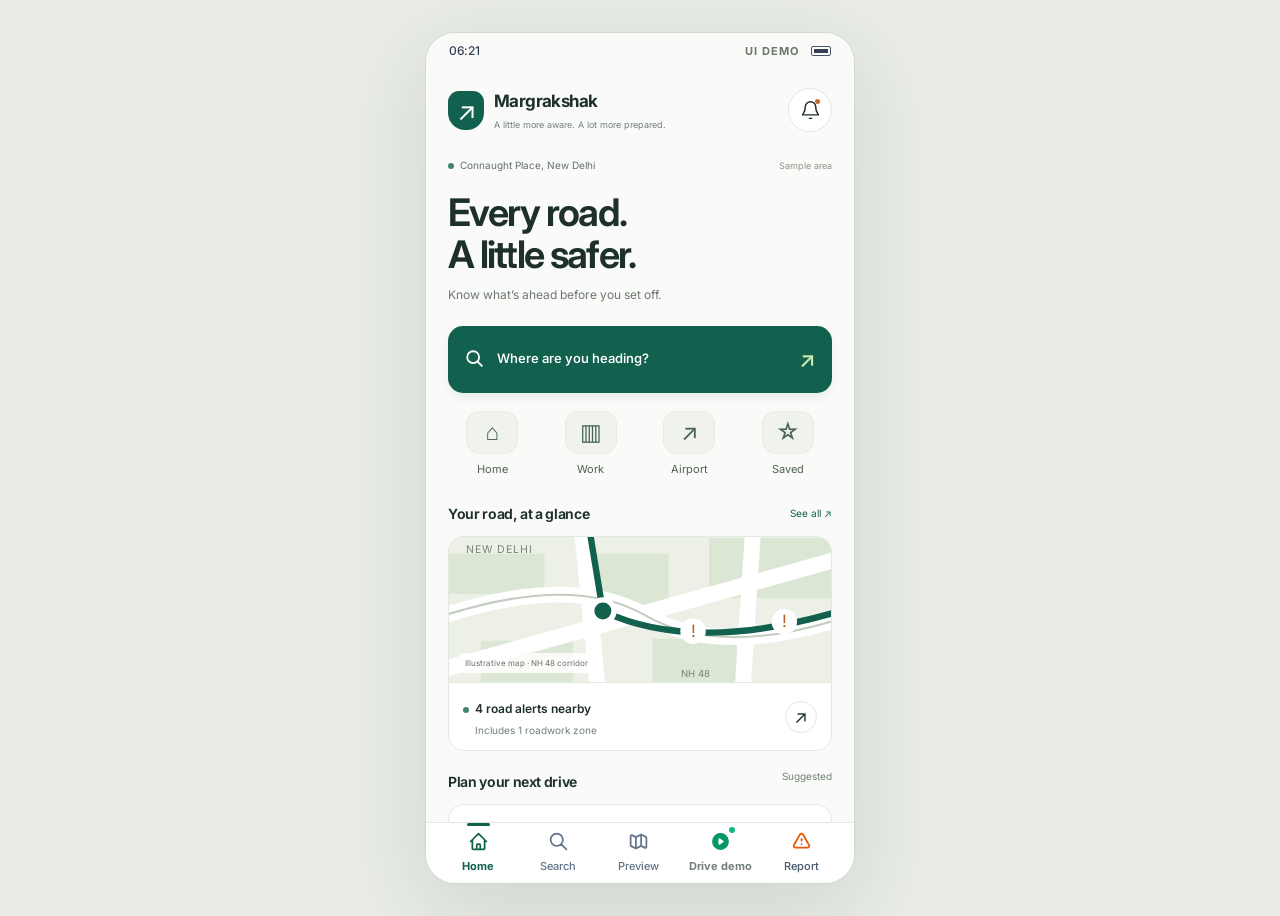
==== index.html @ c30f0970 "prepare site for netlify deployment" ====
<!DOCTYPE html>
<html lang="en">
<head>
  <meta charset="UTF-8">
  <meta name="viewport" content="width=device-width, initial-scale=1.0">
  <title>MARGRAKSHAK — Road Safety Navigation</title>
  <script src="tailwind.js"></script>
  <link rel="preconnect" href="https://fonts.googleapis.com">
  <link rel="preconnect" href="https://fonts.gstatic.com" crossorigin>
  <link href="https://fonts.googleapis.com/css2?family=Inter:wght@400;500;600;700;800&family=JetBrains+Mono:wght@500;700&display=swap" rel="stylesheet">
  <script>
    tailwind.config = {
      theme: {
        extend: {
          fontFamily: {
            sans: ['Inter', 'sans-serif'],
            mono: ['JetBrains Mono', 'monospace'],
          },
          colors: {
            brand: {
              navy: '#12614E',
              teal: '#12614E',
              slate: '#0F172A',
              muted: '#64748B',
              bg: '#F8FAFC',
              border: '#E2E8F0',
            },
            hazard: {
              amber: '#F59E0B',
              orange: '#EA580C',
              red: '#DC2626',
              green: '#16A34A',
            }
          }
        }
      }
    }
  </script>
  <link rel="stylesheet" href="polish.css">
  <style>
    /* Custom clean scrollbars & map elements */
    ::-webkit-scrollbar { width: 4px; height: 4px; }
    ::-webkit-scrollbar-track { background: transparent; }
    ::-webkit-scrollbar-thumb { background: #cbd5e1; border-radius: 4px; }
    .map-grid {
      background-color: #f1f5f9;
      background-image: 
        linear-gradient(to right, rgba(203, 213, 225, 0.4) 1px, transparent 1px),
        linear-gradient(to bottom, rgba(203, 213, 225, 0.4) 1px, transparent 1px);
      background-size: 40px 40px;
    }
    /* Pulse for live vehicle indicator */
    @keyframes subtle-beacon {
      0% { transform: scale(1); opacity: 0.6; }
      50% { transform: scale(1.6); opacity: 0; }
      100% { transform: scale(1); opacity: 0; }
    }
    .beacon-ring {
      animation: subtle-beacon 2s cubic-bezier(0, 0.2, 0.8, 1) infinite;
    }
    /* Hazard proximity alert soft flash */
    @keyframes alert-glow {
      0%, 100% { box-shadow: 0 4px 6px -1px rgba(0,0,0,0.1), 0 2px 4px -2px rgba(0,0,0,0.1); }
      50% { box-shadow: 0 0 0 3px rgba(220, 38, 38, 0.25), 0 10px 15px -3px rgba(0,0,0,0.1); }
    }
    .proximity-urgent {
      animation: alert-glow 1.2s ease-in-out infinite;
    }
    /* Screen transition smoothness */
    .view-screen {
      transition: opacity 0.15s ease-in-out;
    }
  </style>
</head>
<body class="bg-slate-900 text-brand-slate font-sans antialiased min-h-screen flex justify-center items-start sm:p-4 md:p-8 select-none">

  <!-- Mobile Device Frame Container -->
  <div class="w-full max-w-[420px] bg-slate-50 min-h-screen sm:min-h-[880px] sm:max-h-[890px] sm:rounded-[36px] shadow-2xl relative overflow-hidden flex flex-col border border-slate-800">

    <!-- Top Hardware Status Bar -->
    <header class="bg-white/95 backdrop-blur-md px-5 pt-3 pb-2 flex justify-between items-center text-xs font-semibold text-slate-700 z-50 border-b border-slate-100 flex-shrink-0">
      <span class="tracking-tight font-medium" id="status-clock">09:41</span>
      <div class="flex items-center space-x-1.5">
        <span class="px-1.5 py-0.5 text-[10px] font-mono tracking-wider font-bold rounded bg-slate-100 text-slate-600 border border-slate-200">UI DEMO</span>
        <!-- Icons -->
        <svg class="w-3.5 h-3.5 text-slate-700 inline" fill="currentColor" viewBox="0 0 24 24"><path d="M12 3c-4.97 0-9 4.03-9 9 0 2.12.74 4.07 1.97 5.61L4.35 18.25c-.39.39-.39 1.02 0 1.41.39.39 1.02.39 1.41 0l.73-.73C8.03 20.19 9.93 21 12 21c4.97 0 9-4.03 9-9s-4.03-9-9-9zm0 16c-3.87 0-7-3.13-7-7s3.13-7 7-7 7 3.13 7 7-3.13 7-7 7z"/></svg>
        <svg class="w-3.5 h-3.5 text-slate-700 inline" fill="currentColor" viewBox="0 0 24 24"><path d="M12 2C6.48 2 2 6.48 2 12s4.48 10 10 10 10-4.48 10-10S17.52 2 12 2zm-1 14H9v-2h2v2zm0-4H9V7h2v5z"/></svg>
        <div class="w-5 h-2.5 border border-slate-600 rounded-sm p-0.5 flex items-center">
          <div class="h-full bg-slate-700 rounded-2xs w-3.5"></div>
        </div>
      </div>
    </header>

    <!-- App Content Wrapper -->
    <main class="relative flex-1 overflow-hidden flex flex-col bg-brand-bg">

      <!-- ========================================== -->
      <!-- VIEW 1: HOME SCREEN                       -->
      <!-- ========================================== -->
<section id="view-home" class="view-screen flex-1 overflow-y-auto">
<div class="home-top"><div class="brand-lockup"><span class="brand-mark">↗</span><div><strong>Margrakshak</strong><small>A little more aware. A lot more prepared.</small></div></div><button class="icon-button" onclick="toggleNotificationSheet(true)" aria-label="Road notifications"><svg width="21" height="21" viewBox="0 0 24 24" fill="none" stroke="currentColor" stroke-width="1.7"><path d="M18 8a6 6 0 0 0-12 0c0 7-3 7-3 9h18c0-2-3-2-3-9M10 21h4"/></svg><i></i></button></div>
<div class="home-content"><div class="location-line"><span class="location-dot"></span> Connaught Place, New Delhi <span class="demo-tag">Sample area</span></div><h1>Every road.<br>A little safer.</h1><p class="intro">Know what’s ahead before you set off.</p>
<button class="destination-search" onclick="switchView('search')"><svg width="22" height="22" fill="none" stroke="currentColor" stroke-width="2" viewBox="0 0 24 24"><circle cx="10" cy="10" r="6.5"/><path d="m15 15 5 5"/></svg><span>Where are you heading?</span><span class="search-arrow">↗</span></button>
<div class="quick-places"><button onclick="selectQuickDestination('Connaught Place, New Delhi')"><span>⌂</span>Home</button><button onclick="selectQuickDestination('Gurugram Cyber City')"><span>▥</span>Work</button><button onclick="selectQuickDestination('IGI Airport Terminal 3')"><span>↗</span>Airport</button><button onclick="openSavedRoutesModal()"><span>☆</span>Saved</button></div>
<div class="section-title"><h2>Your road, at a glance</h2><button onclick="toggleWhatsAheadSheet(true)">See all ↗</button></div>
<div class="area-map" role="img" aria-label="Illustrative Delhi road map with three sample road alerts"><svg viewBox="0 0 360 155" preserveAspectRatio="xMidYMid slice"><rect width="360" height="155" fill="#edf0e7"/><path d="M0 25h90v38H0zm135 0h72v55h-72zm110-15h115v57H245zM30 107h87v48H30zm162-2h79v50h-79z" fill="#dce6d5"/><path d="M-30 92Q110 40 185 83T390 79M123-20L143 180M288-20L275 180M-10 135L370 29" stroke="#fff" stroke-width="15" fill="none"/><path d="M-30 92Q110 40 185 83T390 79" stroke="#c4cec0" stroke-width="2" fill="none"/><path d="M132 0L145 79Q230 119 365 80" stroke="#12614e" stroke-width="6" fill="none"/><text x="16" y="24" fill="#7b8675" font-size="10" letter-spacing="1">NEW DELHI</text><text x="219" y="141" fill="#7b8675" font-size="9">NH 48</text><circle cx="145" cy="79" r="13" fill="#fff"/><circle cx="145" cy="79" r="8" fill="#12614e"/><circle cx="230" cy="98" r="12" fill="#fff"/><text x="230" y="103" text-anchor="middle" fill="#b36220" font-size="16">!</text><circle cx="316" cy="89" r="12" fill="#fff"/><text x="316" y="94" text-anchor="middle" fill="#b36220" font-size="16">!</text></svg><span class="map-caption">Illustrative map · NH 48 corridor</span></div>
<div class="road-overview"><div><span class="status-dot"></span><strong>4 road alerts nearby</strong><small>Includes 1 roadwork zone</small></div><button class="circle-arrow" onclick="toggleWhatsAheadSheet(true)" aria-label="View nearby road alerts">↗</button></div>
<div class="section-title"><h2>Plan your next drive</h2><span>Suggested</span></div>
<button class="featured-route" onclick="selectDestination('Gurugram Cyber City','24.6 km','42 min',82,4,1)"><div class="route-heading"><span class="route-symbol">↗</span><div><strong>Gurugram Cyber City</strong><small>via NH 48 · 24.6 km</small></div><span class="route-time">42<small>min</small></span></div><div class="route-bottom"><span><i></i>Fewer reported hazards</span><span>View route →</span></div></button>
<div class="safety-note"><span>◈</span><div><strong>Better roads start with us.</strong><p>Spotted a hazard? Report it once safely parked.</p></div><button onclick="openReportHazardModal()" aria-label="Report a road hazard">＋</button></div><p class="demo-note">Interactive prototype · Sample routes and alerts</p></div></section>
      <section id="view-search" class="view-screen hidden flex-1 flex flex-col bg-white overflow-y-auto">
        <!-- Search Header Bar -->
        <div class="p-4 border-b border-brand-border bg-slate-50/80 sticky top-0 z-20">
          <div class="flex items-center space-x-2">
            <button onclick="switchView('home')" class="p-2 rounded-lg text-slate-600 hover:bg-slate-200">
              <svg class="w-5 h-5" fill="none" stroke="currentColor" stroke-width="2.2" viewBox="0 0 24 24"><path stroke-linecap="round" stroke-linejoin="round" d="M15 19l-7-7 7-7"/></svg>
            </button>
            <div class="relative flex-1">
              <input id="destination-input" type="text" value="Gurugram Cyber City" placeholder="Search destination in India..." class="w-full pl-9 pr-8 py-2.5 bg-white border border-slate-300 rounded-lg text-sm font-medium text-slate-800 focus:outline-none focus:border-brand-navy shadow-2xs">
              <svg class="w-4 h-4 text-slate-400 absolute left-3 top-3.5" fill="none" stroke="currentColor" stroke-width="2" viewBox="0 0 24 24"><path stroke-linecap="round" stroke-linejoin="round" d="M21 21l-6-6m2-5a7 7 0 11-14 0 7 7 0 0114 0z"/></svg>
              <button onclick="clearSearchInput()" class="absolute right-2.5 top-3 text-slate-400 hover:text-slate-600">
                <svg class="w-4 h-4" fill="currentColor" viewBox="0 0 20 20"><path fill-rule="evenodd" d="M10 18a8 8 0 100-16 8 8 0 000 16zM8.707 7.293a1 1 0 00-1.414 1.414L8.586 10l-1.293 1.293a1 1 0 101.414 1.414L10 11.414l1.293 1.293a1 1 0 001.414-1.414L11.414 10l1.293-1.293a1 1 0 00-1.414-1.414L10 8.586 8.707 7.293z" clip-rule="evenodd"/></svg>
              </button>
            </div>
          </div>
          
          <div class="flex items-center space-x-2 mt-3 px-1 text-xs text-slate-500">
            <span class="inline-block w-2 h-2 rounded-full bg-teal-600"></span>
            <span>Origin: <strong>Connaught Place, New Delhi</strong></span>
          </div>
        </div>

        <div class="p-4 space-y-4">
          <!-- Recent Searches List -->
          <div>
            <div class="text-[11px] font-bold uppercase tracking-wider text-slate-500 mb-2">Recent Destinations</div>
            <div class="space-y-1.5">
              <div onclick="selectDestination('Gurugram Cyber City', '24.6 km', '42 min', 82, 4, 1)" class="p-3 rounded-lg border border-slate-200 hover:border-brand-navy cursor-pointer flex items-center justify-between bg-slate-50/50 hover:bg-slate-50 transition-all">
                <div class="flex items-center space-x-3">
                  <div class="w-8 h-8 rounded bg-blue-50 text-brand-navy flex items-center justify-center">
                    <svg class="w-4 h-4" fill="none" stroke="currentColor" stroke-width="2" viewBox="0 0 24 24"><path stroke-linecap="round" stroke-linejoin="round" d="M17.657 16.657L13.414 20.9a1.998 1.998 0 01-2.827 0l-4.244-4.243a8 8 0 1111.314 0z"/><path stroke-linecap="round" stroke-linejoin="round" d="M15 11a3 3 0 11-6 0 3 3 0 016 0z"/></svg>
                  </div>
                  <div>
                    <h3 class="text-sm font-bold text-slate-800">Gurugram Cyber City</h3>
                    <p class="text-xs text-slate-500">NH-48 via Shankar Chowk • Haryana</p>
                  </div>
                </div>
                <div class="text-right">
                  <span class="text-xs font-bold text-slate-700 block">24.6 km</span>
                  <span class="text-[11px] text-emerald-700 font-semibold">Score 82</span>
                </div>
              </div>

              <div onclick="selectDestination('Indira Gandhi Int\'l Airport (T3)', '14.8 km', '26 min', 91, 1, 0)" class="p-3 rounded-lg border border-slate-200 hover:border-brand-navy cursor-pointer flex items-center justify-between bg-slate-50/50 hover:bg-slate-50 transition-all">
                <div class="flex items-center space-x-3">
                  <div class="w-8 h-8 rounded bg-blue-50 text-brand-navy flex items-center justify-center">
                    <svg class="w-4 h-4" fill="none" stroke="currentColor" stroke-width="2" viewBox="0 0 24 24"><path stroke-linecap="round" stroke-linejoin="round" d="M12 19l9 2-9-18-9 18 9-2zm0 0v-8"/></svg>
                  </div>
                  <div>
                    <h3 class="text-sm font-bold text-slate-800">IGI Airport Terminal 3</h3>
                    <p class="text-xs text-slate-500">Ullany Bridge Express Route • New Delhi</p>
                  </div>
                </div>
                <div class="text-right">
                  <span class="text-xs font-bold text-slate-700 block">14.8 km</span>
                  <span class="text-[11px] text-emerald-700 font-semibold">Score 91</span>
                </div>
              </div>

              <div onclick="selectDestination('Noida Sector 62', '21.5 km', '38 min', 76, 5, 2)" class="p-3 rounded-lg border border-slate-200 hover:border-brand-navy cursor-pointer flex items-center justify-between bg-slate-50/50 hover:bg-slate-50 transition-all">
                <div class="flex items-center space-x-3">
                  <div class="w-8 h-8 rounded bg-blue-50 text-brand-navy flex items-center justify-center">
                    <svg class="w-4 h-4" fill="none" stroke="currentColor" stroke-width="2" viewBox="0 0 24 24"><path stroke-linecap="round" stroke-linejoin="round" d="M19 21V5a2 2 0 00-2-2H7a2 2 0 00-2 2v16"/></svg>
                  </div>
                  <div>
                    <h3 class="text-sm font-bold text-slate-800">Noida Sector 62</h3>
                    <p class="text-xs text-slate-500">Delhi-Meerut Expy • Uttar Pradesh</p>
                  </div>
                </div>
                <div class="text-right">
                  <span class="text-xs font-bold text-slate-700 block">21.5 km</span>
                  <span class="text-[11px] text-amber-700 font-semibold">Score 76</span>
                </div>
              </div>
            </div>
          </div>

          <!-- Suggested Route Options with Safety Metrics -->
          <div>
            <div class="text-[11px] font-bold uppercase tracking-wider text-slate-500 mb-2">Evaluated Route Options</div>
            
            <div class="border-2 border-brand-navy rounded-xl p-3.5 bg-blue-50/40 relative cursor-pointer" onclick="goToRoutePreview('safe')">
              <span class="absolute -top-2.5 right-3 bg-brand-navy text-white text-[10px] uppercase font-bold tracking-wider px-2 py-0.5 rounded shadow-xs">Recommended: Safest</span>
              <div class="flex justify-between items-start">
                <div>
                  <h4 class="text-sm font-bold text-slate-900">via NH-48 Express Corridor</h4>
                  <p class="text-xs text-slate-600 mt-0.5">Smooth asphalt, monitored speed breakers</p>
                </div>
                <div class="text-right">
                  <span class="text-base font-bold text-brand-navy">42 min</span>
                  <span class="text-xs text-slate-500 block">24.6 km</span>
                </div>
              </div>

              <!-- Indicators pill row -->
              <div class="grid grid-cols-3 gap-2 mt-3 pt-3 border-t border-blue-200/60 text-center">
                <div class="bg-white rounded p-1.5 border border-blue-100">
                  <span class="text-[10px] text-slate-500 block">Safety Score</span>
                  <span class="text-xs font-bold text-emerald-700">82 / 100</span>
                </div>
                <div class="bg-white rounded p-1.5 border border-blue-100">
                  <span class="text-[10px] text-slate-500 block">Hazards</span>
                  <span class="text-xs font-bold text-amber-700">4 Ahead</span>
                </div>
                <div class="bg-white rounded p-1.5 border border-blue-100">
                  <span class="text-[10px] text-slate-500 block">Roadworks</span>
                  <span class="text-xs font-bold text-slate-700">1 Zone</span>
                </div>
              </div>
            </div>

            <!-- Alternative 2: Faster but rougher -->
            <div class="mt-2.5 border border-slate-200 rounded-xl p-3 bg-white hover:border-slate-300 cursor-pointer" onclick="goToRoutePreview('fast')">
              <div class="flex justify-between items-start">
                <div>
                  <h4 class="text-sm font-bold text-slate-800">via Mehrauli-Gurgaon Rd</h4>
                  <p class="text-xs text-slate-500 mt-0.5">3 min faster • High congestion & rough patches</p>
                </div>
                <div class="text-right">
                  <span class="text-base font-bold text-slate-800">39 min</span>
                  <span class="text-xs text-slate-500 block">22.8 km</span>
                </div>
              </div>
              <div class="flex items-center gap-3 mt-2 text-xs">
                <span class="text-amber-800 bg-amber-100 px-2 py-0.5 rounded font-medium">Score: 68/100</span>
                <span class="text-slate-600">8 Hazards (potholes + unmarked breakers)</span>
              </div>
            </div>
          </div>
        </div>
      </section>

      <!-- ========================================== -->
      <!-- VIEW 3: ROUTE PREVIEW SCREEN              -->
      <!-- ========================================== -->
      <section id="view-preview" class="view-screen hidden flex-1 flex flex-col relative overflow-hidden">
        <!-- Interactive Realistic Map Area -->
        <div class="relative flex-1 map-grid overflow-hidden">
          
          <!-- Back button float -->
          <div class="absolute top-4 left-4 z-20">
            <button onclick="switchView('search')" class="bg-white text-slate-700 p-2.5 rounded-xl shadow-md border border-slate-200 flex items-center gap-1.5 text-xs font-bold hover:bg-slate-50">
              <svg class="w-4 h-4" fill="none" stroke="currentColor" stroke-width="2.5" viewBox="0 0 24 24"><path stroke-linecap="round" stroke-linejoin="round" d="M15 19l-7-7 7-7"/></svg>
              <span>Back</span>
            </button>
          </div>

          <!-- Floating Map Mode Controls -->
          <div class="absolute top-4 right-4 z-20 flex flex-col space-y-2">
            <button onclick="toggleMapLayersModal()" title="Map Layers" class="w-9 h-9 bg-white text-slate-700 rounded-lg shadow-md border border-slate-200 flex items-center justify-center hover:bg-slate-50">
              <svg class="w-4 h-4" fill="none" stroke="currentColor" stroke-width="2" viewBox="0 0 24 24"><path stroke-linecap="round" stroke-linejoin="round" d="M19 11H5m14 0a2 2 0 012 2v6a2 2 0 01-2 2H5a2 2 0 01-2-2v-6a2 2 0 012-2m14 0V9a2 2 0 00-2-2M5 11V9a2 2 0 012-2m0 0V5a2 2 0 012-2h6a2 2 0 012 2v2M7 7h10"/></svg>
            </button>
            <button onclick="triggerMapZoom('in')" title="Zoom In" class="w-9 h-9 bg-white text-slate-700 rounded-lg shadow-md border border-slate-200 flex items-center justify-center font-bold text-base hover:bg-slate-50">+</button>
            <button onclick="triggerMapZoom('out')" title="Zoom Out" class="w-9 h-9 bg-white text-slate-700 rounded-lg shadow-md border border-slate-200 flex items-center justify-center font-bold text-base hover:bg-slate-50">−</button>
          </div>

          <!-- Realistic Vector Road Network Overlay (SVG) -->
          <svg class="absolute inset-0 w-full h-full pointer-events-none" viewBox="0 0 400 480">
            <defs>
              <linearGradient id="safeRouteGrad" x1="0%" y1="0%" x2="100%" y2="100%">
                <stop offset="0%" stop-color="#1E3A8A"/>
                <stop offset="100%" stop-color="#0D9488"/>
              </linearGradient>
            </defs>

            <!-- Base Secondary Roads -->
            <path d="M 50 40 Q 90 120 110 240 T 80 440" fill="none" stroke="#cbd5e1" stroke-width="5" stroke-linecap="round"/>
            <path d="M 280 20 Q 320 180 340 320 T 360 460" fill="none" stroke="#cbd5e1" stroke-width="4" stroke-linecap="round"/>
            <path d="M 30 180 Q 200 160 380 190" fill="none" stroke="#cbd5e1" stroke-width="6" stroke-linecap="round"/>
            <path d="M 10 320 Q 180 300 390 350" fill="none" stroke="#cbd5e1" stroke-width="5" stroke-linecap="round"/>

            <!-- Alternative Route Path (Grey-Dashed) -->
            <path id="alt-route-path" d="M 70 80 Q 180 90 240 180 T 310 390" fill="none" stroke="#94a3b8" stroke-width="5" stroke-dasharray="6,4" stroke-linecap="round"/>

            <!-- Main Recommended Safe Route Path (NH-48) -->
            <path id="main-route-path" d="M 70 80 Q 120 140 160 210 T 210 310 T 260 410" fill="none" stroke="#1E3A8A" stroke-width="7" stroke-linecap="round"/>
            <path d="M 70 80 Q 120 140 160 210 T 210 310 T 260 410" fill="none" stroke="#38bdf8" stroke-width="3" stroke-linecap="round"/>
          </svg>

          <!-- Road Name Labels on Map -->
          <div class="absolute top-[88px] left-[100px] text-[10px] font-mono text-slate-500 bg-white/80 px-1 py-0.5 rounded border border-slate-200">Connaught Outer Cir</div>
          <div class="absolute top-[205px] left-[175px] text-[10px] font-bold text-brand-navy bg-white/90 px-1.5 py-0.5 rounded border border-blue-200 shadow-2xs">NH-48 (Safe Corridor)</div>
          <div class="absolute top-[345px] left-[190px] text-[10px] font-mono text-slate-500 bg-white/80 px-1 py-0.5 rounded border border-slate-200">Shankar Chowk Junction</div>

          <!-- Origin Pin (Current Location) -->
          <div class="absolute top-[68px] left-[58px] z-10 flex flex-col items-center">
            <div class="w-6 h-6 rounded-full bg-blue-600 border-2 border-white shadow-md flex items-center justify-center text-white">
              <div class="w-2 h-2 rounded-full bg-white"></div>
            </div>
            <span class="text-[10px] font-bold bg-white text-slate-800 px-1 rounded shadow-xs mt-0.5">Start</span>
          </div>

          <!-- Destination Pin -->
          <div class="absolute top-[398px] left-[248px] z-10 flex flex-col items-center">
            <div class="w-6 h-6 rounded-full bg-teal-600 border-2 border-white shadow-md flex items-center justify-center text-white">
              <svg class="w-3.5 h-3.5" fill="currentColor" viewBox="0 0 20 20"><path fill-rule="evenodd" d="M5.05 4.05a7 7 0 119.9 9.9L10 18.9l-4.95-4.95a7 7 0 010-9.9zM10 11a2 2 0 100-4 2 2 0 000 4z" clip-rule="evenodd"/></svg>
            </div>
            <span class="text-[10px] font-bold bg-white text-slate-800 px-1 rounded shadow-xs mt-0.5">Gurugram</span>
          </div>

          <!-- Map Hazard Markers (Interactive bottom sheet triggers) -->
          <!-- Marker 1: Large Speed Breaker (NH-48) -->
          <div onclick="openHazardBottomSheet('Large Speed Breaker', 'High Risk', '150 m ahead', 'NH-48 Near Mahipalpur Flyover', 'Today (25 min ago)', 142, 'Slow down to 25 km/h')" 
               class="absolute top-[135px] left-[110px] z-10 cursor-pointer transform -translate-x-1/2 -translate-y-1/2 group">
            <div class="w-6 h-6 rounded-full bg-hazard-orange text-white flex items-center justify-center border-2 border-white shadow-md group-hover:scale-110 transition-transform">
              <span class="text-[11px] font-black">⚠</span>
            </div>
            <div class="absolute -bottom-4 left-1/2 transform -translate-x-1/2 whitespace-nowrap bg-slate-900 text-white text-[9px] font-bold px-1 rounded opacity-90">Breaker</div>
          </div>

          <!-- Marker 2: Pothole -->
          <div onclick="openHazardBottomSheet('Deep Pothole', 'Medium Risk', '650 m ahead', 'NH-48 Middle Lane', 'Today', 88, 'Shift to right lane carefully')"
               class="absolute top-[185px] left-[142px] z-10 cursor-pointer transform -translate-x-1/2 -translate-y-1/2 group">
            <div class="w-5 h-5 rounded-full bg-hazard-amber text-white flex items-center justify-center border-2 border-white shadow-md group-hover:scale-110 transition-transform">
              <span class="text-[10px] font-bold">◉</span>
            </div>
          </div>

          <!-- Marker 3: Road Construction -->
          <div onclick="openHazardBottomSheet('Road Construction', 'Medium Risk', '1.2 km ahead', 'NH-48 Left Lane Expansion', 'Yesterday', 214, 'Keep right lane')"
               class="absolute top-[260px] left-[185px] z-10 cursor-pointer transform -translate-x-1/2 -translate-y-1/2 group">
            <div class="w-5 h-5 rounded-full bg-amber-600 text-white flex items-center justify-center border-2 border-white shadow-md group-hover:scale-110 transition-transform">
              <span class="text-[10px] font-bold">▥</span>
            </div>
          </div>

          <!-- Marker 4: Lane Diversion -->
          <div onclick="openHazardBottomSheet('Lane Diversion', 'Notice', '2.1 km ahead', 'Near IFFCO Chowk', 'Today', 76, 'Follow temporary cones')"
               class="absolute top-[320px] left-[215px] z-10 cursor-pointer transform -translate-x-1/2 -translate-y-1/2 group">
            <div class="w-5 h-5 rounded-full bg-blue-600 text-white flex items-center justify-center border-2 border-white shadow-md group-hover:scale-110 transition-transform">
              <span class="text-[10px] font-bold">↪</span>
            </div>
          </div>
        </div>

        <!-- Bottom Route Information Panel (Screen 3 Spec) -->
        <div class="bg-white rounded-t-2xl border-t border-slate-200 shadow-xl p-4 z-30 space-y-3">
          <div class="flex items-center justify-between">
            <div class="flex items-center space-x-2">
              <span class="px-2 py-0.5 rounded bg-emerald-100 text-emerald-800 text-[11px] font-bold uppercase tracking-wider">Safe Route Active</span>
              <span class="text-xs text-slate-500 font-medium">via NH-48</span>
            </div>
            <div class="text-right">
              <span class="text-xs text-slate-500">Road Safety Score</span>
              <span class="text-xs font-bold font-mono text-emerald-700 bg-emerald-50 px-1.5 py-0.5 rounded border border-emerald-200 ml-1">82 / 100</span>
            </div>
          </div>

          <div class="flex items-baseline justify-between py-1 border-b border-slate-100">
            <div class="flex items-baseline space-x-2">
              <span class="text-2xl font-bold font-mono text-slate-900">42</span>
              <span class="text-xs font-semibold text-slate-500">min</span>
              <span class="text-slate-300">•</span>
              <span class="text-sm font-semibold text-slate-700">24.6 km</span>
              <span class="text-slate-300">•</span>
              <span class="text-xs text-emerald-600 font-medium">Smooth traffic</span>
            </div>
            <button onclick="toggleRouteHazardsBreakdown()" class="text-xs text-brand-navy font-semibold hover:underline">
              View Route Details
            </button>
          </div>

          <!-- Hazards along this route badge list -->
          <div class="bg-slate-50 rounded-lg p-2.5 border border-slate-100">
            <div class="text-[11px] font-bold uppercase tracking-wider text-slate-600 mb-1.5">Verified Along This Route:</div>
            <div class="flex flex-wrap gap-1.5 text-xs">
              <span class="px-2 py-0.5 rounded bg-orange-100 text-orange-900 border border-orange-200 text-[11px] font-medium flex items-center gap-1">
                <span>⚠</span> 2 Speed Breakers
              </span>
              <span class="px-2 py-0.5 rounded bg-amber-100 text-amber-900 border border-amber-200 text-[11px] font-medium flex items-center gap-1">
                <span>◉</span> 1 Pothole
              </span>
              <span class="px-2 py-0.5 rounded bg-yellow-100 text-yellow-900 border border-yellow-200 text-[11px] font-medium flex items-center gap-1">
                <span>▥</span> 1 Construction
              </span>
              <span class="px-2 py-0.5 rounded bg-blue-100 text-blue-900 border border-blue-200 text-[11px] font-medium flex items-center gap-1">
                <span>↪</span> 1 Diversion
              </span>
            </div>
          </div>

          <!-- Action buttons -->
          <div class="grid grid-cols-2 gap-2 pt-1">
            <button onclick="switchView('search')" class="py-3 px-3 bg-slate-100 hover:bg-slate-200 text-slate-700 rounded-xl font-semibold text-xs transition-all">
              Change Route
            </button>
            <button onclick="launchActiveNavigation()" class="py-3 px-3 bg-brand-navy hover:bg-blue-900 text-white rounded-xl font-bold text-xs flex items-center justify-center space-x-1.5 shadow-md active:scale-98 transition-all">
              <svg class="w-4 h-4 text-teal-400" fill="currentColor" viewBox="0 0 20 20"><path fill-rule="evenodd" d="M10 18a8 8 0 100-16 8 8 0 000 16zM9.555 7.168A1 1 0 008 8v4a1 1 0 001.555.832l3-2a1 1 0 000-1.664l-3-2z" clip-rule="evenodd"/></svg>
              <span>Start Safe Navigation</span>
            </button>
          </div>
        </div>
      </section>

      <!-- ========================================== -->
      <!-- VIEW 4: ACTIVE NAVIGATION (THE CORE SCREEN)-->
      <!-- ========================================== -->
      <section id="view-active-nav" class="view-screen hidden flex-1 flex flex-col relative overflow-hidden bg-slate-100">
        
        <!-- ========================================== -->
        <!-- TOP: NEXT HAZARD HUD CARD (1-SECOND READ)  -->
        <!-- ========================================== -->
        <div class="absolute top-2 inset-x-3 z-40">
          
          <!-- Next Hazard Card Container -->
          <div id="hud-hazard-card" class="bg-white rounded-xl border border-slate-200 shadow-xl overflow-hidden transition-all duration-300">
            
            <!-- Alert Header Banner -->
            <div id="hud-banner" class="bg-hazard-orange text-white px-3 py-1 flex items-center justify-between text-xs font-bold tracking-wider">
              <div class="flex items-center space-x-1.5">
                <span id="hud-icon" class="text-sm">⚠</span>
                <span id="hud-badge-title">NEXT HAZARD</span>
              </div>
              <span id="hud-urgency-badge" class="bg-black/20 text-[10px] uppercase font-mono px-1.5 py-0.5 rounded">High Severity</span>
            </div>

            <!-- Card Content Body -->
            <div class="p-3">
              <div class="flex items-center justify-between">
                
                <div class="space-y-0.5">
                  <h2 id="hud-hazard-name" class="text-base font-extrabold text-slate-900 tracking-tight">Large Speed Breaker</h2>
                  <div class="flex items-center space-x-2">
                    <span id="hud-action" class="text-xs font-bold text-hazard-orange uppercase tracking-wide bg-orange-50 px-1.5 py-0.5 rounded border border-orange-200">
                      Slow down
                    </span>
                    <span class="text-xs text-slate-500 font-medium">NH-48 • Lane 2</span>
                  </div>
                </div>

                <!-- Distance Meter with Prominent Typography -->
                <div class="text-right pl-3 border-l border-slate-200">
                  <div id="hud-distance-val" class="text-2xl font-black font-mono tracking-tight text-slate-900">150</div>
                  <div id="hud-distance-unit" class="text-[11px] font-bold text-slate-500 uppercase">m ahead</div>
                </div>

              </div>

              <!-- Quick Next Hazard Teaser bar -->
              <div id="hud-following-teaser" class="mt-2.5 pt-2 border-t border-slate-100 flex items-center justify-between text-[11px] text-slate-500">
                <span class="flex items-center gap-1 text-slate-700">
                  <span class="text-slate-400">Then:</span>
                  <span class="font-semibold" id="hud-following-text">◉ Pothole (650 m ahead)</span>
                </span>
                <button onclick="toggleWhatsAheadSheet(true)" class="text-brand-navy font-semibold text-[11px] hover:underline">
                  What's Ahead (4)
                </button>
              </div>
            </div>
          </div>

          <!-- Hazard Passed Toast Notification (Transitions dynamically) -->
          <div id="hud-passed-toast" class="hidden mt-2 bg-emerald-600 text-white rounded-lg px-3 py-2 shadow-lg flex items-center justify-between text-xs font-semibold">
            <div class="flex items-center space-x-2">
              <span class="w-5 h-5 rounded-full bg-white/20 flex items-center justify-center font-bold">✓</span>
              <span>Hazard passed: <strong id="hud-passed-name">Large Speed Breaker</strong></span>
            </div>
            <span class="text-[10px] font-mono text-emerald-100">Confirmed</span>
          </div>

          <!-- Voice Navigation Alert Bubble (Spec requirement) -->
          <div id="voice-alert-bubble" class="mt-1.5 bg-slate-900/90 backdrop-blur-md text-white px-3 py-1.5 rounded-lg shadow-md flex items-center justify-between text-[11px]">
            <div class="flex items-center space-x-2">
              <span class="text-teal-400">♪</span>
              <span id="voice-alert-text" class="font-medium text-slate-200">“Large speed breaker ahead in 150 meters. Slow down.”</span>
            </div>
            <button onclick="dismissVoiceAlert()" class="text-slate-400 hover:text-white text-xs">✕</button>
          </div>
        </div>

        <!-- ========================================== -->
        <!-- ACTIVE NAVIGATION MAP CANVAS               -->
        <!-- ========================================== -->
        <div class="relative flex-1 map-grid overflow-hidden">
          
          <!-- Realistic Moving Map SVG Track -->
          <svg class="absolute inset-0 w-full h-full" viewBox="0 0 400 600">
            <!-- Road surface with road borders -->
            <path d="M 200 -50 L 200 650" fill="none" stroke="#cbd5e1" stroke-width="44"/>
            <path d="M 200 -50 L 200 650" fill="none" stroke="#f8fafc" stroke-width="36"/>
            <!-- Lane dividers -->
            <path d="M 200 -50 L 200 650" fill="none" stroke="#94a3b8" stroke-width="2" stroke-dasharray="16,16"/>
            
            <!-- Active Route Guidance Line -->
            <path id="active-route-line" d="M 200 120 L 200 520" fill="none" stroke="#1E3A8A" stroke-width="8" stroke-linecap="round"/>
            <path d="M 200 120 L 200 520" fill="none" stroke="#38bdf8" stroke-width="4" stroke-linecap="round"/>

            <!-- Hazard Marker 1 on Active Road (Interactive) -->
            <g id="active-marker-1" transform="translate(200, 310)" class="cursor-pointer" onclick="openHazardBottomSheet('Large Speed Breaker', 'High Risk', '150 m ahead', 'NH-48', 'Today', 142, 'Slow down')">
              <circle r="14" fill="#EA580C" stroke="#ffffff" stroke-width="3"/>
              <text y="4" text-anchor="middle" fill="#ffffff" font-size="12" font-weight="bold">⚠</text>
            </g>

            <!-- Hazard Marker 2 on Road (Further ahead) -->
            <g id="active-marker-2" transform="translate(190, 160)" class="cursor-pointer" onclick="openHazardBottomSheet('Pothole', 'Medium Risk', '650 m ahead', 'NH-48', 'Today', 88, 'Drive carefully')">
              <circle r="12" fill="#F59E0B" stroke="#ffffff" stroke-width="2.5"/>
              <text y="4" text-anchor="middle" fill="#ffffff" font-size="10" font-weight="bold">◉</text>
            </g>
          </svg>

          <!-- Current Vehicle Arrow (Navigation Indicator with pulse) -->
          <div id="vehicle-arrow-container" class="absolute top-[430px] left-[200px] transform -translate-x-1/2 -translate-y-1/2 z-20 transition-all duration-700">
            <!-- Beacon circle -->
            <div class="absolute -inset-3 rounded-full bg-blue-500/20 beacon-ring pointer-events-none"></div>
            <!-- Car Pointer -->
            <div class="w-8 h-8 rounded-full bg-brand-navy border-2 border-white shadow-lg flex items-center justify-center text-white">
              <svg class="w-4 h-4 text-teal-300 transform -rotate-45" fill="currentColor" viewBox="0 0 20 20">
                <path d="M10.894 2.553a1 1 0 00-1.788 0l-7 14a1 1 0 001.169 1.409l5-1.429A1 1 0 009 15.571V11a1 1 0 112 0v4.571a1 1 0 00.725.962l5 1.428a1 1 0 001.17-1.408l-7-14z"/>
              </svg>
            </div>
          </div>

          <!-- Speed Limit & Current Speed Widget (Left Floating) -->
          <div class="absolute left-3 bottom-28 z-30 flex flex-col space-y-2">
            <!-- Current Speed Box -->
            <div id="speed-meter-box" class="bg-white/95 backdrop-blur-md rounded-xl p-2.5 shadow-md border border-slate-200 text-center min-w-[70px]">
              <div class="text-[9px] font-bold text-slate-500 uppercase tracking-wider">Speed</div>
              <div id="current-speed-val" class="text-xl font-black font-mono text-slate-900 leading-none my-0.5">62</div>
              <div class="text-[9px] font-mono text-slate-500">km/h</div>
              <div id="speed-status-badge" class="mt-1 text-[8px] font-bold px-1 py-0.5 rounded bg-emerald-100 text-emerald-800">
                Normal
              </div>
            </div>

            <!-- Speed Limit Sign (Standard Indian Circular Sign) -->
            <div class="w-11 h-11 rounded-full bg-white border-[3px] border-red-600 shadow-md flex flex-col items-center justify-center self-center">
              <span class="text-[8px] font-bold text-slate-500 leading-tight">LIMIT</span>
              <span class="text-xs font-black font-mono text-slate-900 leading-none">60</span>
            </div>
          </div>

          <!-- Right Floating Controls (Location recenter, mute, layer, report) -->
          <div class="absolute right-3 bottom-28 z-30 flex flex-col space-y-2">
            <button onclick="recenterVehicle()" title="Recenter Location" class="w-10 h-10 bg-white text-slate-700 rounded-xl shadow-md border border-slate-200 flex items-center justify-center hover:bg-slate-50">
              <svg class="w-5 h-5 text-brand-navy" fill="none" stroke="currentColor" stroke-width="2.2" viewBox="0 0 24 24"><polygon points="3 11 22 2 13 21 11 13 3 11"/></svg>
            </button>
            <button onclick="toggleAudioMute()" id="mute-nav-btn" title="Mute/Unmute Voice" class="w-10 h-10 bg-white text-slate-700 rounded-xl shadow-md border border-slate-200 flex items-center justify-center hover:bg-slate-50">
              <span id="mute-icon" class="text-sm">♪</span>
            </button>
            <button onclick="openReportHazardModal()" title="Report Road Hazard" class="w-10 h-10 bg-hazard-orange text-white rounded-xl shadow-md border border-orange-600 flex items-center justify-center hover:bg-orange-600">
              <span class="text-base font-bold">+</span>
            </button>
          </div>

          <!-- Simulation Interactive Steps Control Floating Bar -->
          <div class="absolute bottom-2 inset-x-3 z-30 bg-slate-900/90 backdrop-blur-md rounded-xl p-2 text-white border border-slate-700 flex items-center justify-between shadow-lg">
            <div class="text-[10px] flex items-center gap-1.5">
              <span class="w-2 h-2 rounded-full bg-teal-400 animate-ping"></span>
              <span class="font-mono text-slate-300">DEMO SIMULATOR:</span>
            </div>
            
            <div class="flex items-center space-x-1">
              <button onclick="setSimState(0)" id="sim-btn-0" class="px-2 py-1 rounded text-[10px] font-bold bg-teal-600 text-white">150m</button>
              <button onclick="setSimState(1)" id="sim-btn-1" class="px-2 py-1 rounded text-[10px] font-bold bg-slate-800 text-slate-300 hover:bg-slate-700">100m</button>
              <button onclick="setSimState(2)" id="sim-btn-2" class="px-2 py-1 rounded text-[10px] font-bold bg-slate-800 text-slate-300 hover:bg-slate-700">50m</button>
              <button onclick="setSimState(3)" id="sim-btn-3" class="px-2 py-1 rounded text-[10px] font-bold bg-slate-800 text-slate-300 hover:bg-slate-700">20m</button>
              <button onclick="triggerPassedAndNext()" id="sim-btn-4" class="px-2 py-1 rounded text-[10px] font-bold bg-slate-800 text-emerald-400 hover:bg-slate-700">PASS</button>
            </div>
          </div>
        </div>

        <!-- ========================================== -->
        <!-- BOTTOM: NAVIGATION METRICS PANEL           -->
        <!-- ========================================== -->
        <div class="bg-white border-t border-slate-200 px-4 py-3 z-40 shadow-xl space-y-2.5">
          
          <div class="flex items-center justify-between">
            <div>
              <div class="flex items-baseline space-x-1.5">
                <span id="nav-eta-min" class="text-xl font-black font-mono text-slate-900">18</span>
                <span class="text-xs font-semibold text-slate-500">min</span>
                <span class="text-slate-300 mx-1">•</span>
                <span id="nav-eta-clock" class="text-xs font-bold text-slate-700">10:42 AM</span>
              </div>
              <div class="text-[11px] text-slate-500 mt-0.5">
                <span id="nav-dist-rem" class="font-medium text-slate-700">12.4 km remaining</span>
              </div>
            </div>

            <!-- Road & Traffic Info -->
            <div class="text-right">
              <div class="text-xs font-bold text-brand-navy flex items-center justify-end gap-1">
                <span>NH-48</span>
                <span class="w-1.5 h-1.5 rounded-full bg-emerald-500"></span>
              </div>
              <div class="text-[11px] text-slate-500 mt-0.5">
                Traffic: <span class="text-slate-700 font-medium">Moderate</span> • Safety: <span class="text-emerald-700 font-bold">Good</span>
              </div>
            </div>

            <!-- Stop Navigation Button -->
            <button onclick="endTripAndShowSummary()" class="p-2.5 bg-rose-50 hover:bg-rose-100 text-rose-700 border border-rose-200 rounded-xl text-xs font-bold transition-all">
              End Trip
            </button>
          </div>

          <!-- Expandable What's Ahead Trigger Button -->
          <button onclick="toggleWhatsAheadSheet(true)" class="w-full py-1.5 bg-slate-50 hover:bg-slate-100 border border-slate-200 rounded-lg text-slate-700 text-xs font-semibold flex items-center justify-center space-x-1 transition-all">
            <span>View All Upcoming Road Hazards</span>
            <svg class="w-3.5 h-3.5" fill="none" stroke="currentColor" stroke-width="2" viewBox="0 0 24 24"><path stroke-linecap="round" stroke-linejoin="round" d="M19 9l-7 7-7-7"/></svg>
          </button>
        </div>
      </section>

      <!-- ========================================== -->
      <!-- VIEW 5: TRIP SUMMARY SCREEN                -->
      <!-- ========================================== -->
      <section id="view-summary" class="view-screen hidden flex-1 flex flex-col bg-white overflow-y-auto">
        <div class="bg-brand-navy text-white p-5 text-center">
          <div class="w-12 h-12 rounded-full bg-teal-500 text-white flex items-center justify-center mx-auto mb-2 shadow-inner">
            <svg class="w-6 h-6" fill="none" stroke="currentColor" stroke-width="2.5" viewBox="0 0 24 24"><path stroke-linecap="round" stroke-linejoin="round" d="M5 13l4 4L19 7"/></svg>
          </div>
          <h2 class="text-xl font-bold tracking-tight">Demo trip completed</h2>
          <p class="text-xs text-blue-200 mt-0.5">Delhi (Connaught Place) → Gurugram Cyber City</p>
        </div>

        <div class="p-4 space-y-4">
          <!-- Summary Metrics Cards -->
          <div class="grid grid-cols-2 gap-2.5">
            <div class="bg-slate-50 p-3 rounded-xl border border-slate-200">
              <span class="text-[11px] text-slate-500 block uppercase font-medium">Distance Traveled</span>
              <span class="text-xl font-bold font-mono text-slate-900">24.6 km</span>
            </div>
            <div class="bg-slate-50 p-3 rounded-xl border border-slate-200">
              <span class="text-[11px] text-slate-500 block uppercase font-medium">Total Duration</span>
              <span class="text-xl font-bold font-mono text-slate-900">42 min</span>
            </div>
          </div>

          <!-- Road Safety Score Result -->
          <div class="bg-white rounded-xl p-4 border border-brand-border shadow-2xs space-y-2">
            <div class="flex items-center justify-between">
              <span class="text-xs font-bold text-slate-700 uppercase">Route Safety Score</span>
              <span class="text-xs font-bold px-2 py-0.5 rounded bg-emerald-100 text-emerald-800">Safe Driving</span>
            </div>
            <div class="flex items-baseline space-x-2">
              <span class="text-3xl font-extrabold font-mono text-slate-900">82</span>
              <span class="text-sm font-semibold text-slate-500">/ 100</span>
            </div>
            <p class="text-xs text-slate-600">Sample trip summary. This prototype does not measure driving behavior.</p>
          </div>

          <!-- Breakdown Statistics -->
          <div class="border border-slate-200 rounded-xl p-3.5 space-y-2 text-xs">
            <div class="font-bold text-slate-800 uppercase tracking-wide text-[11px]">Drive Incident Summary</div>
            <div class="flex justify-between py-1 border-b border-slate-100">
              <span class="text-slate-600">Hazards Encountered</span>
              <span class="font-bold font-mono text-slate-800">3 verified</span>
            </div>
            <div class="flex justify-between py-1 border-b border-slate-100">
              <span class="text-slate-600">Timely Warnings Provided</span>
              <span class="font-bold font-mono text-emerald-700">5 alerts</span>
            </div>
            <div class="flex justify-between py-1">
              <span class="text-slate-600">Roadwork Zones Handled</span>
              <span class="font-bold font-mono text-slate-800">1 zone</span>
            </div>
          </div>

          <!-- CTAs -->
          <div class="space-y-2 pt-2">
            <button onclick="openReportHazardModal()" class="w-full py-3 bg-white border border-slate-300 hover:bg-slate-50 text-slate-800 rounded-xl font-bold text-xs flex items-center justify-center space-x-1.5 transition-all">
              <span>Report a New Road Hazard</span>
            </button>
            <button onclick="switchView('home')" class="w-full py-3.5 bg-brand-navy hover:bg-blue-900 text-white rounded-xl font-bold text-xs shadow-md transition-all">
              Return to Home
            </button>
          </div>
        </div>
      </section>

      <!-- ========================================== -->
      <!-- BOTTOM SHEET 1: HAZARD DETAIL SHEET        -->
      <!-- ========================================== -->
      <div id="modal-hazard-detail" class="hidden absolute inset-0 z-50 bg-black/40 backdrop-blur-xs flex flex-col justify-end">
        <div class="bg-white rounded-t-2xl p-4 space-y-3.5 border-t border-slate-200 shadow-2xl animate-fade-in-up max-h-[85%] overflow-y-auto">
          <div class="w-10 h-1 bg-slate-300 rounded-full mx-auto"></div>
          
          <div class="flex justify-between items-start">
            <div>
              <div class="flex items-center space-x-2">
                <span id="sheet-severity-pill" class="px-2 py-0.5 rounded text-[10px] font-bold uppercase bg-orange-100 text-orange-900">High Risk</span>
                <span class="text-xs text-slate-500 font-mono" id="sheet-distance">150 m ahead</span>
              </div>
              <h3 id="sheet-hazard-name" class="text-base font-extrabold text-slate-900 mt-1">Large Speed Breaker</h3>
            </div>
            <button onclick="closeHazardBottomSheet()" class="p-1 rounded-full text-slate-400 hover:text-slate-600">
              <svg class="w-5 h-5" fill="none" stroke="currentColor" stroke-width="2" viewBox="0 0 24 24"><path stroke-linecap="round" stroke-linejoin="round" d="M6 18L18 6M6 6l12 12"/></svg>
            </button>
          </div>

          <div class="bg-slate-50 rounded-xl p-3 border border-slate-200 space-y-2 text-xs">
            <div class="flex justify-between">
              <span class="text-slate-500">Road</span>
              <span id="sheet-road-name" class="font-bold text-slate-800">NH-48</span>
            </div>
            <div class="flex justify-between">
              <span class="text-slate-500">Specific Location</span>
              <span id="sheet-loc-desc" class="font-medium text-slate-800">Near Mahipalpur Flyover</span>
            </div>
            <div class="flex justify-between">
              <span class="text-slate-500">Reported</span>
              <span id="sheet-reported-time" class="font-medium text-slate-800">Today (25 min ago)</span>
            </div>
            <div class="flex justify-between">
              <span class="text-slate-500">Community Confirmations</span>
              <span id="sheet-confirm-count" class="font-mono font-bold text-emerald-700">142 drivers</span>
            </div>
            <div class="flex justify-between">
              <span class="text-slate-500">Verification Status</span>
              <span class="font-bold text-blue-700">Sample community report</span>
            </div>
          </div>

          <div class="p-2.5 rounded-lg bg-orange-50 border border-orange-200 text-xs text-orange-900 font-medium flex items-center gap-2">
            <span>🛡</span>
            <span>Recommended Action: <strong id="sheet-recommended-action">Slow down to 25 km/h</strong></span>
          </div>

          <div class="grid grid-cols-2 gap-2 pt-1">
            <button onclick="reportHazardFeedback('Incorrect')" class="py-2.5 px-3 bg-slate-100 hover:bg-slate-200 text-slate-700 rounded-lg text-xs font-semibold">
              Report Incorrect
            </button>
            <button onclick="reportHazardFeedback('Repaired')" class="py-2.5 px-3 bg-emerald-50 hover:bg-emerald-100 text-emerald-800 border border-emerald-200 rounded-lg text-xs font-semibold">
              Mark Repaired
            </button>
          </div>
        </div>
      </div>

      <!-- ========================================== -->
      <!-- BOTTOM SHEET 2: WHAT'S AHEAD TIMELINE      -->
      <!-- ========================================== -->
      <div id="modal-whats-ahead" class="hidden absolute inset-0 z-50 bg-black/40 backdrop-blur-xs flex flex-col justify-end">
        <div class="bg-white rounded-t-2xl p-4 space-y-3 border-t border-slate-200 shadow-2xl max-h-[80%] flex flex-col">
          <div class="w-10 h-1 bg-slate-300 rounded-full mx-auto flex-shrink-0"></div>
          
          <div class="flex justify-between items-center flex-shrink-0">
            <div>
              <h3 class="text-sm font-bold text-slate-900 uppercase tracking-wide">Route Hazard Timeline</h3>
              <p class="text-[11px] text-slate-500">Next 12 km on NH-48 Corridor</p>
            </div>
            <button onclick="toggleWhatsAheadSheet(false)" class="p-1 rounded-full text-slate-400 hover:text-slate-600">
              <svg class="w-5 h-5" fill="none" stroke="currentColor" stroke-width="2" viewBox="0 0 24 24"><path stroke-linecap="round" stroke-linejoin="round" d="M6 18L18 6M6 6l12 12"/></svg>
            </button>
          </div>

          <!-- Timeline items list -->
          <div class="overflow-y-auto space-y-2 py-1 pr-1 text-xs">
            <!-- Current position -->
            <div class="flex items-start space-x-3 p-2 bg-blue-50/70 rounded-lg border border-blue-100">
              <div class="w-6 h-6 rounded-full bg-brand-navy text-white flex items-center justify-center font-bold text-[10px] mt-0.5">NOW</div>
              <div class="flex-1">
                <span class="font-bold text-slate-900 block">Current Location</span>
                <span class="text-[11px] text-slate-600">Speed: 62 km/h • Road: NH-48</span>
              </div>
            </div>

            <!-- Hazard 1 -->
            <div class="flex items-start space-x-3 p-2 rounded-lg border border-slate-200 hover:bg-slate-50">
              <div class="w-6 h-6 rounded-full bg-orange-100 text-orange-700 flex items-center justify-center font-bold text-xs mt-0.5">⚠</div>
              <div class="flex-1">
                <div class="flex justify-between items-center">
                  <span class="font-bold text-slate-900">Large Speed Breaker</span>
                  <span class="font-mono font-bold text-orange-700">150 m</span>
                </div>
                <p class="text-[11px] text-slate-500">Slow down • Near Mahipalpur</p>
              </div>
            </div>

            <!-- Hazard 2 -->
            <div class="flex items-start space-x-3 p-2 rounded-lg border border-slate-200 hover:bg-slate-50">
              <div class="w-6 h-6 rounded-full bg-amber-100 text-amber-700 flex items-center justify-center font-bold text-xs mt-0.5">◉</div>
              <div class="flex-1">
                <div class="flex justify-between items-center">
                  <span class="font-bold text-slate-900">Deep Pothole</span>
                  <span class="font-mono font-bold text-amber-700">650 m</span>
                </div>
                <p class="text-[11px] text-slate-500">Drive carefully • Middle lane</p>
              </div>
            </div>

            <!-- Hazard 3 -->
            <div class="flex items-start space-x-3 p-2 rounded-lg border border-slate-200 hover:bg-slate-50">
              <div class="w-6 h-6 rounded-full bg-yellow-100 text-yellow-800 flex items-center justify-center font-bold text-xs mt-0.5">▥</div>
              <div class="flex-1">
                <div class="flex justify-between items-center">
                  <span class="font-bold text-slate-900">Construction Zone</span>
                  <span class="font-mono font-bold text-slate-700">1.2 km</span>
                </div>
                <p class="text-[11px] text-slate-500">Keep right • Lane narrowing</p>
              </div>
            </div>

            <!-- Hazard 4 -->
            <div class="flex items-start space-x-3 p-2 rounded-lg border border-slate-200 hover:bg-slate-50">
              <div class="w-6 h-6 rounded-full bg-blue-100 text-blue-700 flex items-center justify-center font-bold text-xs mt-0.5">↪</div>
              <div class="flex-1">
                <div class="flex justify-between items-center">
                  <span class="font-bold text-slate-900">Lane Diversion</span>
                  <span class="font-mono font-bold text-slate-700">2.1 km</span>
                </div>
                <p class="text-[11px] text-slate-500">Follow signs • Underpass works</p>
              </div>
            </div>

            <!-- Hazard 5 -->
            <div class="flex items-start space-x-3 p-2 rounded-lg border border-slate-200 hover:bg-slate-50">
              <div class="w-6 h-6 rounded-full bg-slate-100 text-slate-700 flex items-center justify-center font-bold text-xs mt-0.5">⚠</div>
              <div class="flex-1">
                <div class="flex justify-between items-center">
                  <span class="font-bold text-slate-900">Sharp Turn & Descent</span>
                  <span class="font-mono font-bold text-slate-700">3.4 km</span>
                </div>
                <p class="text-[11px] text-slate-500">Reduce speed to 40 km/h</p>
              </div>
            </div>
          </div>

          <button onclick="toggleWhatsAheadSheet(false)" class="w-full py-2.5 bg-slate-100 hover:bg-slate-200 font-semibold text-slate-800 text-xs rounded-xl flex-shrink-0">
            Close Timeline
          </button>
        </div>
      </div>

      <!-- ========================================== -->
      <!-- MODAL: REPORT A ROAD HAZARD (FLOW)         -->
      <!-- ========================================== -->
      <div id="modal-report-hazard" class="hidden absolute inset-0 z-50 bg-black/50 backdrop-blur-xs flex flex-col justify-end">
        <div class="bg-white rounded-t-2xl p-4 space-y-3.5 border-t border-slate-200 shadow-2xl max-h-[90%] overflow-y-auto">
          <div class="w-10 h-1 bg-slate-300 rounded-full mx-auto"></div>
          
          <div class="flex justify-between items-center">
            <div>
              <h3 class="text-sm font-bold text-slate-900 uppercase tracking-wide">Report Road Hazard</h3>
              <p class="text-[11px] text-slate-500">Crowdsource real-time alerts to keep drivers safe</p>
            </div>
            <button onclick="closeReportHazardModal()" class="p-1 text-slate-400 hover:text-slate-600">✕</button>
          </div>

          <!-- Hazard Type Selector Grid -->
          <div>
            <label class="text-[11px] font-bold text-slate-700 uppercase block mb-1.5">Hazard Type</label>
            <div class="grid grid-cols-4 gap-1.5 text-center text-xs">
              <button onclick="selectReportType(this, 'Speed Breaker')" class="report-type-btn p-2 rounded-lg border-2 border-brand-navy bg-blue-50/50 font-bold text-slate-800">
                <span class="block text-base">⚠</span>
                <span class="text-[10px]">Breaker</span>
              </button>
              <button onclick="selectReportType(this, 'Pothole')" class="report-type-btn p-2 rounded-lg border border-slate-200 bg-white font-medium text-slate-700">
                <span class="block text-base">◉</span>
                <span class="text-[10px]">Pothole</span>
              </button>
              <button onclick="selectReportType(this, 'Road Damage')" class="report-type-btn p-2 rounded-lg border border-slate-200 bg-white font-medium text-slate-700">
                <span class="block text-base">◇</span>
                <span class="text-[10px]">Damage</span>
              </button>
              <button onclick="selectReportType(this, 'Construction')" class="report-type-btn p-2 rounded-lg border border-slate-200 bg-white font-medium text-slate-700">
                <span class="block text-base">▥</span>
                <span class="text-[10px]">Roadwork</span>
              </button>
              <button onclick="selectReportType(this, 'Waterlogging')" class="report-type-btn p-2 rounded-lg border border-slate-200 bg-white font-medium text-slate-700">
                <span class="block text-base">≈</span>
                <span class="text-[10px]">Waterlog</span>
              </button>
              <button onclick="selectReportType(this, 'Road Closure')" class="report-type-btn p-2 rounded-lg border border-slate-200 bg-white font-medium text-slate-700">
                <span class="block text-base">⊖</span>
                <span class="text-[10px]">Closure</span>
              </button>
              <button onclick="selectReportType(this, 'Accident')" class="report-type-btn p-2 rounded-lg border border-slate-200 bg-white font-medium text-slate-700">
                <span class="block text-base">!</span>
                <span class="text-[10px]">Accident</span>
              </button>
              <button onclick="selectReportType(this, 'Other Hazard')" class="report-type-btn p-2 rounded-lg border border-slate-200 bg-white font-medium text-slate-700">
                <span class="block text-base">?</span>
                <span class="text-[10px]">Other</span>
              </button>
            </div>
          </div>

          <!-- Location Auto-detection readout -->
          <div class="p-2.5 rounded-lg bg-slate-50 border border-slate-200 text-xs flex items-center justify-between">
            <span class="text-slate-600">Location:</span>
            <span class="font-bold text-slate-800">NH-48, km marker 28.4 (sample location)</span>
          </div>

          <!-- Severity Selection -->
          <div>
            <label class="text-[11px] font-bold text-slate-700 uppercase block mb-1.5">Severity Level</label>
            <div class="grid grid-cols-4 gap-1.5 text-center text-xs">
              <button onclick="selectSeverityLevel(this, 'Low')" class="sev-btn p-2 rounded border border-slate-200 bg-white font-medium text-slate-700">Low</button>
              <button onclick="selectSeverityLevel(this, 'Medium')" class="sev-btn p-2 rounded border border-slate-200 bg-white font-medium text-slate-700">Medium</button>
              <button onclick="selectSeverityLevel(this, 'High')" class="sev-btn p-2 rounded border-2 border-orange-500 bg-orange-50 font-bold text-orange-900">High</button>
              <button onclick="selectSeverityLevel(this, 'Dangerous')" class="sev-btn p-2 rounded border border-slate-200 bg-white font-medium text-slate-700">Dangerous</button>
            </div>
          </div>

          <!-- Optional description -->
          <div>
            <input type="text" placeholder="Short description (e.g. Unmarked speed breaker without paint)" class="w-full text-xs p-2.5 border border-slate-200 rounded-lg focus:outline-none focus:border-brand-navy">
          </div>

          <div class="pt-1">
            <button onclick="submitHazardReport()" class="w-full py-3 bg-brand-navy hover:bg-blue-900 text-white font-bold text-xs rounded-xl shadow-md transition-all">
              Submit Road Hazard Report
            </button>
          </div>
        </div>
      </div>

      <!-- Report Success Toast Popup -->
      <div id="report-success-toast" class="hidden absolute top-16 inset-x-4 z-50 bg-emerald-700 text-white p-3 rounded-xl shadow-xl flex items-center justify-between text-xs font-semibold">
        <div class="flex items-center space-x-2">
          <span>✓</span>
          <div>
            <div>Report saved in this demo</div>
            <div class="text-[10px] text-emerald-200 font-mono">Not sent to any service</div>
          </div>
        </div>
        <button onclick="dismissReportToast()" class="text-xs text-white">✕</button>
      </div>

      <!-- ========================================== -->
      <!-- MODAL: MAP LAYERS DIALOG                   -->
      <!-- ========================================== -->
      <div id="modal-map-layers" class="hidden absolute inset-0 z-50 bg-black/40 backdrop-blur-xs flex items-center justify-center p-4">
        <div class="bg-white w-full max-w-xs rounded-2xl p-4 space-y-3 shadow-2xl border border-slate-200">
          <div class="flex justify-between items-center">
            <h3 class="text-xs font-bold text-slate-800 uppercase tracking-wide">Map Safety Layers</h3>
            <button onclick="toggleMapLayersModal()" class="text-slate-400 hover:text-slate-600 text-sm">✕</button>
          </div>

          <div class="space-y-2 text-xs">
            <label class="flex items-center justify-between p-2 rounded bg-slate-50 cursor-pointer">
              <span class="font-medium text-slate-700">Sample traffic overlay</span>
              <input type="checkbox" checked class="rounded text-brand-navy">
            </label>
            <label class="flex items-center justify-between p-2 rounded bg-slate-50 cursor-pointer">
              <span class="font-medium text-slate-700">Road Hazards (Breakers & Potholes)</span>
              <input type="checkbox" checked class="rounded text-brand-navy">
            </label>
            <label class="flex items-center justify-between p-2 rounded bg-slate-50 cursor-pointer">
              <span class="font-medium text-slate-700">Active Roadworks & Diversions</span>
              <input type="checkbox" checked class="rounded text-brand-navy">
            </label>
            <label class="flex items-center justify-between p-2 rounded bg-slate-50 cursor-pointer">
              <span class="font-medium text-slate-700">Monsoon Waterlogging Alerts</span>
              <input type="checkbox" checked class="rounded text-brand-navy">
            </label>
            <label class="flex items-center justify-between p-2 rounded bg-slate-50 cursor-pointer">
              <span class="font-medium text-slate-700">Blackspots & Accidents</span>
              <input type="checkbox" checked class="rounded text-brand-navy">
            </label>
          </div>

          <button onclick="toggleMapLayersModal()" class="w-full py-2 bg-brand-navy text-white text-xs font-bold rounded-lg">
            Apply Filters
          </button>
        </div>
      </div>

      <!-- ========================================== -->
      <!-- MODAL: NOTIFICATIONS / ROAD BULLETINS      -->
      <!-- ========================================== -->
      <div id="modal-notifications" class="hidden absolute inset-0 z-50 bg-black/40 backdrop-blur-xs flex flex-col justify-end">
        <div class="bg-white rounded-t-2xl p-4 space-y-3 border-t border-slate-200 shadow-2xl max-h-[75%] overflow-y-auto">
          <div class="w-10 h-1 bg-slate-300 rounded-full mx-auto"></div>
          
          <div class="flex justify-between items-center">
            <h3 class="text-xs font-bold text-slate-800 uppercase tracking-wide">Road Safety Bulletins</h3>
            <button onclick="toggleNotificationSheet(false)" class="text-slate-400 hover:text-slate-600">✕</button>
          </div>

          <div class="space-y-2 text-xs">
            <div class="p-2.5 rounded-lg border border-red-200 bg-red-50/50">
              <div class="flex items-center space-x-1.5 text-red-700 font-bold">
                <span>⚠</span>
                <span>Dangerous Breaker Alert</span>
              </div>
              <p class="text-[11px] text-slate-600 mt-1">Unmarked speed breaker reported near your saved route (NH-48 Shankar Chowk ramp).</p>
              <span class="text-[10px] text-slate-400 mt-1 block">12 min ago</span>
            </div>

            <div class="p-2.5 rounded-lg border border-yellow-200 bg-yellow-50/50">
              <div class="flex items-center space-x-1.5 text-yellow-800 font-bold">
                <span>▥</span>
                <span>NH-48 Construction Update</span>
              </div>
              <p class="text-[11px] text-slate-600 mt-1">Lane narrowing between km 24 and km 26 until 6:00 PM today.</p>
              <span class="text-[10px] text-slate-400 mt-1 block">45 min ago</span>
            </div>

            <div class="p-2.5 rounded-lg border border-emerald-200 bg-emerald-50/50">
              <div class="flex items-center space-x-1.5 text-emerald-800 font-bold">
                <span>✓</span>
                <span>Report Verified</span>
              </div>
              <p class="text-[11px] text-slate-600 mt-1">Your reported pothole near IGI bypass was verified by 18 other drivers.</p>
              <span class="text-[10px] text-slate-400 mt-1 block">2 hours ago</span>
            </div>
          </div>

          <button onclick="toggleNotificationSheet(false)" class="w-full py-2.5 bg-slate-100 text-slate-700 text-xs font-bold rounded-xl">
            Dismiss
          </button>
        </div>
      </div>

    </main>

    <!-- Global Prototype Navigation Bar (Allows switching screens cleanly) -->
    <nav class="bg-white border-t border-slate-200 px-3 py-2 flex items-center justify-around z-40 flex-shrink-0 text-slate-600">
      <button onclick="switchView('home')" id="tab-home" class="flex flex-col items-center text-brand-navy">
        <svg class="w-4 h-4" fill="none" stroke="currentColor" stroke-width="2" viewBox="0 0 24 24"><path stroke-linecap="round" stroke-linejoin="round" d="M3 12l2-2m0 0l7-7 7 7M5 10v10a1 1 0 001 1h3m10-11l2 2m-2-2v10a1 1 0 01-1 1h-3m-6 0a1 1 0 001-1v-4a1 1 0 011-1h2a1 1 0 011 1v4a1 1 0 001 1m-6 0h6"/></svg>
        <span class="text-[10px] font-bold mt-0.5">Home</span>
      </button>

      <button onclick="switchView('search')" id="tab-search" class="flex flex-col items-center hover:text-brand-navy">
        <svg class="w-4 h-4" fill="none" stroke="currentColor" stroke-width="2" viewBox="0 0 24 24"><path stroke-linecap="round" stroke-linejoin="round" d="M21 21l-6-6m2-5a7 7 0 11-14 0 7 7 0 0114 0z"/></svg>
        <span class="text-[10px] font-medium mt-0.5">Search</span>
      </button>

      <button onclick="switchView('preview')" id="tab-preview" class="flex flex-col items-center hover:text-brand-navy">
        <svg class="w-4 h-4" fill="none" stroke="currentColor" stroke-width="2" viewBox="0 0 24 24"><path stroke-linecap="round" stroke-linejoin="round" d="M9 20l-5.447-2.724A1 1 0 013 16.382V5.618a1 1 0 011.447-.894L9 7m0 13l6-3m-6 3V7m6 10l4.553 2.276A1 1 0 0021 18.382V7.618a1 1 0 00-.553-.894L15 4m0 13V4m0 0L9 7"/></svg>
        <span class="text-[10px] font-medium mt-0.5">Preview</span>
      </button>

      <button onclick="switchView('active-nav')" id="tab-nav" class="flex flex-col items-center hover:text-brand-navy">
        <div class="relative">
          <svg class="w-4 h-4 text-emerald-600" fill="currentColor" viewBox="0 0 20 20"><path fill-rule="evenodd" d="M10 18a8 8 0 100-16 8 8 0 000 16zM9.555 7.168A1 1 0 008 8v4a1 1 0 001.555.832l3-2a1 1 0 000-1.664l-3-2z" clip-rule="evenodd"/></svg>
          <span class="absolute -top-1 -right-1 w-1.5 h-1.5 bg-emerald-500 rounded-full"></span>
        </div>
        <span class="text-[10px] font-bold text-emerald-700 mt-0.5">Drive demo</span>
      </button>

      <button onclick="openReportHazardModal()" class="flex flex-col items-center hover:text-brand-navy">
        <svg class="w-4 h-4 text-orange-600" fill="none" stroke="currentColor" stroke-width="2" viewBox="0 0 24 24"><path stroke-linecap="round" stroke-linejoin="round" d="M12 9v2m0 4h.01m-6.938 4h13.856c1.54 0 2.502-1.667 1.732-3L13.732 4c-.77-1.333-2.694-1.333-3.464 0L3.34 16c-.77 1.333.192 3 1.732 3z"/></svg>
        <span class="text-[10px] font-medium mt-0.5">Report</span>
      </button>
    </nav>
  </div>

  <!-- Interactive JavaScript Application Logic -->
  <script>
    // Navigation State Registry
    let currentView = 'home';
    let isMuted = false;
    let simIndex = 0;

    // Realistic Simulator States (The requested 150m -> 100m -> 50m -> 20m -> Passed -> Next Hazard)
    const simulationStates = [
      {
        dist: 150,
        unit: 'm ahead',
        name: 'Large Speed Breaker',
        icon: '⚠',
        action: 'Slow down',
        urgency: 'Attention',
        bannerBg: 'bg-hazard-orange',
        bannerTitle: 'NEXT HAZARD',
        actionColor: 'text-hazard-orange bg-orange-50 border-orange-200',
        voice: '“Large speed breaker ahead in 150 meters. Slow down.”',
        carY: 430,
        following: '◉ Pothole (650 m ahead)',
        speed: 62,
        speedLimit: 60,
        speedStatus: 'Over limit',
        speedBadgeColor: 'bg-red-100 text-red-800'
      },
      {
        dist: 100,
        unit: 'm ahead',
        name: 'Large Speed Breaker',
        icon: '⚠',
        action: 'Prepare to slow down',
        urgency: 'Caution',
        bannerBg: 'bg-hazard-orange',
        bannerTitle: 'NEXT HAZARD',
        actionColor: 'text-hazard-orange bg-orange-50 border-orange-200',
        voice: '“100 meters to speed breaker. Reduce speed.”',
        carY: 390,
        following: '◉ Pothole (600 m ahead)',
        speed: 54,
        speedLimit: 60,
        speedStatus: 'Safe',
        speedBadgeColor: 'bg-emerald-100 text-emerald-800'
      },
      {
        dist: 50,
        unit: 'm ahead',
        name: 'Large Speed Breaker',
        icon: '⚠',
        action: 'Slow down now',
        urgency: 'Imminent',
        bannerBg: 'bg-hazard-red',
        bannerTitle: 'APPROACHING HAZARD',
        actionColor: 'text-hazard-red bg-red-50 border-red-200',
        voice: '“Speed breaker in 50 meters. Slow down now.”',
        carY: 350,
        following: '◉ Pothole (550 m ahead)',
        speed: 38,
        speedLimit: 60,
        speedStatus: 'Controlled',
        speedBadgeColor: 'bg-emerald-100 text-emerald-800'
      },
      {
        dist: 20,
        unit: 'm ahead',
        name: 'Speed Breaker',
        icon: '⚠',
        action: 'Immediate Hazard',
        urgency: 'Crossing',
        bannerBg: 'bg-hazard-red',
        bannerTitle: 'CROSSING BREAKER',
        actionColor: 'text-hazard-red bg-red-100 border-red-300 font-extrabold',
        voice: '“Crossing speed breaker.”',
        carY: 310,
        following: '◉ Pothole (520 m ahead)',
        speed: 22,
        speedLimit: 60,
        speedStatus: 'Target Speed',
        speedBadgeColor: 'bg-emerald-100 text-emerald-800'
      }
    ];

    // Screen Switching Controller
    function switchView(viewName) {
      currentView = viewName;
      const views = ['home', 'search', 'preview', 'active-nav', 'summary'];
      views.forEach(v => {
        const el = document.getElementById(`view-${v}`);
        if (el) {
          if (v === viewName) {
            el.classList.remove('hidden');
          } else {
            el.classList.add('hidden');
          }
        }
      });

      // Update Navigation Tab Active Styles
      const tabs = {
        'home': 'tab-home',
        'search': 'tab-search',
        'preview': 'tab-preview',
        'active-nav': 'tab-nav'
      };

      Object.keys(tabs).forEach(k => {
        const tabEl = document.getElementById(tabs[k]);
        if (tabEl) {
          if (k === viewName) {
            tabEl.classList.add('text-brand-navy', 'font-bold');
            tabEl.classList.remove('text-slate-500');
          } else {
            tabEl.classList.remove('text-brand-navy', 'font-bold');
            tabEl.classList.add('text-slate-500');
          }
        }
      });
    }

    // Preset selection handlers
    function selectQuickDestination(name) {
      document.getElementById('destination-input').value = name;
      switchView('search');
    }

    function selectPresetRoute(routeName) {
      goToRoutePreview('safe');
    }

    function selectDestination(name, dist, time, score, hazards, roadworks) {
      document.getElementById('destination-input').value = name;
      goToRoutePreview('safe');
    }

    function clearSearchInput() {
      const input = document.getElementById('destination-input');
      input.value = '';
      input.focus();
    }

    function goToRoutePreview(mode) {
      switchView('preview');
    }

    function startNavigationFlow() {
      switchView('preview');
    }

    function launchActiveNavigation() {
      switchView('active-nav');
      setSimState(0);
    }

    function endTripAndShowSummary() {
      switchView('summary');
    }

    // Set Simulator Distance Proximity Step
    function setSimState(index) {
      simIndex = index;
      const s = simulationStates[index];

      // Update simulator buttons styling
      [0, 1, 2, 3].forEach(i => {
        const btn = document.getElementById(`sim-btn-${i}`);
        if (i === index) {
          btn.className = "px-2 py-1 rounded text-[10px] font-bold bg-teal-600 text-white";
        } else {
          btn.className = "px-2 py-1 rounded text-[10px] font-bold bg-slate-800 text-slate-300 hover:bg-slate-700";
        }
      });

      // Update Top HUD Card Elements
      const card = document.getElementById('hud-hazard-card');
      const banner = document.getElementById('hud-banner');
      const hudIcon = document.getElementById('hud-icon');
      const hudBadgeTitle = document.getElementById('hud-badge-title');
      const hudUrgency = document.getElementById('hud-urgency-badge');
      const hudName = document.getElementById('hud-hazard-name');
      const hudAction = document.getElementById('hud-action');
      const hudDistVal = document.getElementById('hud-distance-val');
      const hudDistUnit = document.getElementById('hud-distance-unit');
      const hudFollowing = document.getElementById('hud-following-text');
      const voiceText = document.getElementById('voice-alert-text');
      const vehicleArrow = document.getElementById('vehicle-arrow-container');
      const currentSpeed = document.getElementById('current-speed-val');
      const speedBadge = document.getElementById('speed-status-badge');

      // Distance typography scaling for under 100m
      hudDistVal.textContent = s.dist;
      hudDistUnit.textContent = s.unit;
      if (s.dist <= 50) {
        hudDistVal.className = "text-3xl font-black font-mono tracking-tight text-red-600";
        card.classList.add('proximity-urgent');
      } else {
        hudDistVal.className = "text-2xl font-black font-mono tracking-tight text-slate-900";
        card.classList.remove('proximity-urgent');
      }

      // Texts and classes
      hudName.textContent = s.name;
      hudIcon.textContent = s.icon;
      hudAction.textContent = s.action;
      hudBadgeTitle.textContent = s.bannerTitle;
      hudUrgency.textContent = s.urgency;
      hudFollowing.textContent = s.following;
      voiceText.textContent = s.voice;

      // Color classes
      banner.className = `${s.bannerBg} text-white px-3 py-1 flex items-center justify-between text-xs font-bold tracking-wider`;
      hudAction.className = `text-xs font-bold uppercase tracking-wide px-1.5 py-0.5 rounded border ${s.actionColor}`;

      // Vehicle map position
      vehicleArrow.style.top = `${s.carY}px`;

      // Speedometer
      currentSpeed.textContent = s.speed;
      speedBadge.textContent = s.speedStatus;
      speedBadge.className = `mt-1 text-[8px] font-bold px-1 py-0.5 rounded ${s.speedBadgeColor}`;

      // Hide passed toast if open
      document.getElementById('hud-passed-toast').classList.add('hidden');
    }

    // Trigger Hazard Passed and Auto-switch to Next Hazard (Pothole 650 m)
    function triggerPassedAndNext() {
      const passedToast = document.getElementById('hud-passed-toast');
      const hudCard = document.getElementById('hud-hazard-card');
      const passedName = document.getElementById('hud-passed-name');
      const banner = document.getElementById('hud-banner');
      const hudIcon = document.getElementById('hud-icon');
      const hudBadgeTitle = document.getElementById('hud-badge-title');
      const hudUrgency = document.getElementById('hud-urgency-badge');
      const hudName = document.getElementById('hud-hazard-name');
      const hudAction = document.getElementById('hud-action');
      const hudDistVal = document.getElementById('hud-distance-val');
      const hudDistUnit = document.getElementById('hud-distance-unit');
      const hudFollowing = document.getElementById('hud-following-text');
      const voiceText = document.getElementById('voice-alert-text');
      const vehicleArrow = document.getElementById('vehicle-arrow-container');
      const currentSpeed = document.getElementById('current-speed-val');
      const speedBadge = document.getElementById('speed-status-badge');

      // Move car slightly past breaker
      vehicleArrow.style.top = '270px';
      hudCard.classList.remove('proximity-urgent');

      // Show temporary passed confirmation banner
      passedName.textContent = "Large Speed Breaker";
      passedToast.classList.remove('hidden');

      // Play audio notification feedback text
      voiceText.textContent = "“Hazard passed. Next hazard: Pothole in 650 meters.”";

      // Automatically update the next hazard card smoothly
      setTimeout(() => {
        banner.className = "bg-hazard-amber text-white px-3 py-1 flex items-center justify-between text-xs font-bold tracking-wider";
        hudIcon.textContent = "◉";
        hudBadgeTitle.textContent = "NEXT HAZARD";
        hudUrgency.textContent = "Moderate Risk";
        hudName.textContent = "Deep Pothole";
        hudAction.textContent = "Drive carefully";
        hudAction.className = "text-xs font-bold uppercase tracking-wide px-1.5 py-0.5 rounded border text-amber-800 bg-amber-50 border-amber-200";
        hudDistVal.textContent = "650";
        hudDistVal.className = "text-2xl font-black font-mono tracking-tight text-slate-900";
        hudDistUnit.textContent = "m ahead";
        hudFollowing.textContent = "▥ Construction Zone (1.2 km ahead)";

        currentSpeed.textContent = "58";
        speedBadge.textContent = "Safe Speed";
        speedBadge.className = "mt-1 text-[8px] font-bold px-1 py-0.5 rounded bg-emerald-100 text-emerald-800";
      }, 1000);

      // Auto-hide passed confirmation toast after 3 seconds
      setTimeout(() => {
        passedToast.classList.add('hidden');
      }, 3500);
    }

    // Hazard Bottom Sheet Modal
    function openHazardBottomSheet(name, severity, dist, road, reported, confirms, action) {
      document.getElementById('sheet-hazard-name').textContent = name;
      document.getElementById('sheet-distance').textContent = dist;
      document.getElementById('sheet-road-name').textContent = road;
      document.getElementById('sheet-reported-time').textContent = reported;
      document.getElementById('sheet-confirm-count').textContent = `${confirms} drivers`;
      document.getElementById('sheet-recommended-action').textContent = action;
      
      const pill = document.getElementById('sheet-severity-pill');
      pill.textContent = severity;
      if (severity.includes('High')) {
        pill.className = "px-2 py-0.5 rounded text-[10px] font-bold uppercase bg-orange-100 text-orange-900";
      } else {
        pill.className = "px-2 py-0.5 rounded text-[10px] font-bold uppercase bg-amber-100 text-amber-900";
      }

      document.getElementById('modal-hazard-detail').classList.remove('hidden');
    }

    function closeHazardBottomSheet() {
      document.getElementById('modal-hazard-detail').classList.add('hidden');
    }

    function reportHazardFeedback(type) {
      closeHazardBottomSheet();
      showToast(`Thank you! Marked as ${type} for review.`);
    }

    // What's Ahead Sheet
    function toggleWhatsAheadSheet(show) {
      const modal = document.getElementById('modal-whats-ahead');
      if (show) modal.classList.remove('hidden');
      else modal.classList.add('hidden');
    }

    // Report Hazard Flow
    function openReportHazardModal() {
      document.getElementById('modal-report-hazard').classList.remove('hidden');
    }

    function closeReportHazardModal() {
      document.getElementById('modal-report-hazard').classList.add('hidden');
    }

    function selectReportType(btn, type) {
      document.querySelectorAll('.report-type-btn').forEach(b => {
        b.className = "report-type-btn p-2 rounded-lg border border-slate-200 bg-white font-medium text-slate-700";
      });
      btn.className = "report-type-btn p-2 rounded-lg border-2 border-brand-navy bg-blue-50/50 font-bold text-slate-800";
    }

    function selectSeverityLevel(btn, level) {
      document.querySelectorAll('.sev-btn').forEach(b => {
        b.className = "sev-btn p-2 rounded border border-slate-200 bg-white font-medium text-slate-700";
      });
      btn.className = "sev-btn p-2 rounded border-2 border-orange-500 bg-orange-50 font-bold text-orange-900";
    }

    function submitHazardReport() {
      closeReportHazardModal();
      const toast = document.getElementById('report-success-toast');
      toast.classList.remove('hidden');
      setTimeout(() => {
        toast.classList.add('hidden');
      }, 3500);
    }

    function dismissReportToast() {
      document.getElementById('report-success-toast').classList.add('hidden');
    }

    // Audio & Map Controls
    function toggleAudioMute() {
      isMuted = !isMuted;
      document.getElementById('mute-icon').textContent = isMuted ? '×' : '♪';
      showToast(isMuted ? 'Voice guidance muted' : 'Voice guidance enabled');
    }

    function dismissVoiceAlert() {
      document.getElementById('voice-alert-bubble').style.display = 'none';
    }

    function recenterVehicle() {
      showToast('Map centered on vehicle');
    }

    function triggerMapZoom(dir) {
      showToast(`Map zoom ${dir}`);
    }

    function toggleMapLayersModal() {
      const m = document.getElementById('modal-map-layers');
      m.classList.toggle('hidden');
    }

    function toggleNotificationSheet(show) {
      const n = document.getElementById('modal-notifications');
      if (show) n.classList.remove('hidden');
      else n.classList.add('hidden');
    }

    function openSavedRoutesModal() {
      showToast('Saved routes: Home ↔ Office, Home ↔ Airport');
    }

    function toggleRouteHazardsBreakdown() {
      toggleWhatsAheadSheet(true);
    }

    function showToast(msg) {
      // Small non-intrusive feedback
      const bubble = document.getElementById('voice-alert-text');
      if (bubble) {
        bubble.textContent = msg;
        document.getElementById('voice-alert-bubble').style.display = 'flex';
      }
    }

    // Set Live Time for realism
    setInterval(() => {
      const now = new Date();
      let hrs = now.getHours();
      let mins = now.getMinutes();
      hrs = hrs < 10 ? '0' + hrs : hrs;
      mins = mins < 10 ? '0' + mins : mins;
      const clockEl = document.getElementById('status-clock');
      if (clockEl) clockEl.textContent = `${hrs}:${mins}`;
    }, 1000);
  </script>
<script src="interactions.js"></script>
</body>
</html>
---- polish.css ----
:root{--ink:#1e302b;--green:#12614e;--muted:#728079;--line:#e2e8e2}*{box-sizing:border-box}body{background:#e9ece7!important;color:var(--ink)!important;font-family:Inter,Arial,sans-serif!important;user-select:auto!important}body>div:first-of-type{height:calc(100dvh - 48px);min-height:0!important;max-height:940px!important;max-width:430px!important;border:1px solid #d1d9d0!important;border-radius:30px!important;box-shadow:0 25px 90px #243d2722!important}body>div>header{height:36px;padding:8px 23px!important;border:0!important;background:#fafbf8!important}header>div>svg{display:none}header span.font-mono{font-family:inherit;font-size:9px;white-space:nowrap;background:transparent;border:0;letter-spacing:1px;color:#6b776e}main{min-height:0;background:#fafbf8!important}.view-screen{min-height:0}.view-screen:not(.hidden){animation:enter .18s ease-out}button,[role=button]{cursor:pointer;-webkit-tap-highlight-color:transparent}button:focus-visible,[role=button]:focus-visible,input:focus-visible{outline:3px solid #b4782b!important;outline-offset:3px}button{min-height:44px}button:active{transform:translateY(1px)}nav{padding:8px 12px max(8px,env(safe-area-inset-bottom))!important;border-color:var(--line)!important}nav button{min-width:60px;gap:4px;font-size:11px!important;position:relative}nav button[aria-current=page]:before{content:'';position:absolute;top:-8px;width:23px;height:3px;border-radius:3px;background:var(--green)}nav svg{width:21px!important;height:21px!important}nav .text-emerald-700{color:var(--muted)}.home-top{display:flex;align-items:center;justify-content:space-between;padding:19px 22px 14px}.brand-lockup{display:flex;gap:10px;align-items:center}.brand-mark{width:36px;height:39px;border-radius:11px 11px 17px 17px;background:var(--green);color:#fff;display:grid;place-items:center;font-size:26px}.brand-lockup strong{font-size:17px;letter-spacing:-.6px}.brand-lockup small{display:block;font-size:9px;color:var(--muted);margin-top:3px}.icon-button{width:44px;border:1px solid var(--line);border-radius:50%;display:grid;place-items:center;position:relative;background:white}.icon-button i{position:absolute;right:11px;top:10px;width:5px;height:5px;background:#be6b37;border-radius:50%}.home-content{padding:12px 22px 18px}.location-line{font-size:10px;display:flex;align-items:center;gap:6px;color:#63716b}.location-dot,.status-dot{width:6px;height:6px;background:#40856e;border-radius:50%;display:inline-block}.demo-tag{margin-left:auto;font-size:9px;color:#8a938b}.home-content h1{font-size:38px;line-height:1.1;letter-spacing:-1.7px;font-weight:650;margin:19px 0 10px}.intro{font-size:12px;color:#6d7972;margin-bottom:22px}.destination-search{display:flex;align-items:center;gap:11px;width:100%;background:var(--green);color:white;border-radius:15px;padding:17px 16px;box-shadow:0 5px 10px #12614e14;font-size:13px;font-weight:550}.search-arrow{margin-left:auto;font-size:22px;color:#cfe6ac}.quick-places{display:grid;grid-template-columns:repeat(4,1fr);margin:18px 0 24px;gap:10px}.quick-places button{display:grid;justify-items:center;gap:7px;font-size:11px;color:#506057}.quick-places button>span{height:43px;width:52px;background:#f0f3ed;border:1px solid #e6ebe3;border-radius:13px;display:grid;place-items:center;font-size:23px;color:#48634f}.section-title{display:flex;align-items:center;justify-content:space-between;margin:18px 0 11px}.section-title h2{font-size:14px;font-weight:650;letter-spacing:-.35px}.section-title button,.section-title>span{font-size:10px;color:var(--green);min-height:24px}.section-title>span{color:var(--muted)}.area-map{height:146px;border-radius:16px 16px 0 0;overflow:hidden;position:relative;border:1px solid var(--line);border-bottom:0}.area-map svg{height:100%;width:100%}.map-caption{position:absolute;bottom:9px;left:10px;background:#ffffffdc;border-radius:5px;padding:4px 6px;font-size:8px;color:#667367}.road-overview{display:flex;align-items:center;justify-content:space-between;background:white;border:1px solid var(--line);border-radius:0 0 16px 16px;padding:12px 14px}.road-overview strong{font-size:12px;margin-left:6px;font-weight:600}.road-overview small{display:block;margin:4px 0 0 12px;color:var(--muted);font-size:10px}.circle-arrow{border:1px solid var(--line);border-radius:50%;width:32px;min-height:32px;font-size:18px}.featured-route{background:white;border:1px solid var(--line);border-radius:16px;padding:15px;width:100%;text-align:left}.route-heading{display:flex;align-items:center;gap:12px}.route-symbol{background:#eff4e9;width:38px;height:38px;display:grid;place-items:center;border-radius:11px;color:var(--green);font-size:23px}.route-heading strong{font-size:12px;font-weight:600}.route-heading small{display:block;font-size:10px;color:var(--muted);margin-top:3px}.route-time{margin-left:auto;font-size:23px;font-weight:600;line-height:1;text-align:right}.route-time small{font-size:10px;font-weight:400}.route-bottom{border-top:1px solid #edf0eb;margin-top:14px;padding-top:12px;display:flex;justify-content:space-between;font-size:9px;color:var(--green)}.route-bottom i{display:inline-block;background:#40856e;width:5px;height:5px;border-radius:50%;margin-right:5px}.safety-note{display:flex;align-items:center;gap:11px;margin:23px 0 15px}.safety-note>span{font-size:25px;color:#718467}.safety-note strong{font-size:11px;font-weight:600}.safety-note p{font-size:9px;color:var(--muted);margin-top:3px}.safety-note button{margin-left:auto;font-size:24px;color:var(--green)}.demo-note{text-align:center;font-size:9px;color:#829085}.map-grid{background-color:#eaf0e5!important;background-image:linear-gradient(25deg,transparent 40%,#ffffff80 40%,#ffffff80 42%,transparent 42%),linear-gradient(110deg,transparent 50%,#dce7d6 50%,#dce7d6 75%,transparent 75%)!important;background-size:170px 210px!important;min-height:180px}.map-grid>svg{transition:transform .2s;transform-origin:center}.text-xs{line-height:1.55}.text-\[10px\]{font-size:11px!important}.text-\[11px\]{font-size:12px!important}.font-mono{font-family:inherit!important;font-variant-numeric:tabular-nums}.shadow-md,.shadow-xl{box-shadow:0 3px 12px #233a2710!important}.bg-blue-50,.bg-blue-50\/50,.bg-blue-50\/40{background-color:#f0f5ed!important}.border-brand-navy{border-color:var(--green)!important}.text-blue-200{color:#dce7d5!important}.bg-brand-navy{background:var(--green)!important}.rounded-xl{border-radius:15px}.proximity-urgent{animation:none!important}#view-preview>div:last-child>div:first-child{flex-wrap:wrap;gap:7px}#view-preview>div:last-child>div:nth-child(2){flex-wrap:wrap;gap:5px}#view-preview>div:last-child{max-height:52%;overflow:auto}#view-search .sticky{position:relative}#view-search .grid-cols-3{gap:5px}[id^=modal-]{z-index:60}[id^=modal-]>div{max-height:90%;overflow-y:auto;padding:22px!important;border-radius:24px 24px 0 0}[id^=modal-] h3{font-size:17px!important;letter-spacing:-.4px!important;text-transform:none!important}#modal-report-hazard input{min-height:46px}#modal-report-hazard .grid-cols-4{grid-template-columns:repeat(2,minmax(0,1fr))}#modal-map-layers input{width:19px;height:19px;accent-color:var(--green)}.global-toast{position:absolute;bottom:82px;left:20px;right:20px;padding:14px 17px;background:#203c31;color:white;border-radius:13px;font-size:12px;z-index:100;box-shadow:0 5px 20px #0002}.save-route{border:1px solid var(--line);border-radius:10px;padding:6px 12px;color:var(--green);font-size:12px}.empty-state{padding:24px;text-align:center;color:var(--muted);font-size:13px}@keyframes enter{from{opacity:.4;transform:translateY(3px)}to{opacity:1;transform:none}}@media(max-width:600px){body{padding:0!important}body>div:first-of-type{height:100dvh!important;min-height:100dvh!important;max-height:100dvh!important;border:0!important;border-radius:0!important;max-width:100%!important}.home-content{max-width:460px;margin:auto}.home-top{max-width:460px;margin:auto;width:100%}}@media(prefers-reduced-motion:reduce){*,*:before,*:after{animation:none!important;transition:none!important}}@media(max-height:750px){#view-active-nav{overflow-y:auto}#view-active-nav>.map-grid{min-height:230px;flex-shrink:0}}
header>div.flex>svg{display:none!important}#view-preview .map-grid>svg path[stroke="#1E3A8A"]{stroke:#12614e}#view-preview .map-grid>svg path[stroke="#38bdf8"]{stroke:#8bb8a5}#view-active-nav .map-grid>svg path[stroke="#1E3A8A"]{stroke:#12614e}
.map-scene{position:absolute;inset:0;transform-origin:center;transition:transform .2s}.map-scene>svg{position:absolute;inset:0;width:100%;height:100%;pointer-events:none}.map-scene path[stroke="#1E3A8A"]{stroke:#12614e}.map-scene path[stroke="#38bdf8"]{stroke:#92baa8}
#view-active-nav>div:last-child>div:first-child{display:grid;grid-template-columns:1fr auto;gap:8px 16px}#view-active-nav>div:last-child>div:first-child>div:first-child{order:1}#view-active-nav>div:last-child>div:first-child>button{order:2;min-width:80px}#view-active-nav>div:last-child>div:first-child>div.text-right{order:3;grid-column:1/-1;display:flex;justify-content:space-between;text-align:left;border-top:1px solid #edf0eb;padding-top:6px}#nav-eta-clock{white-space:nowrap}
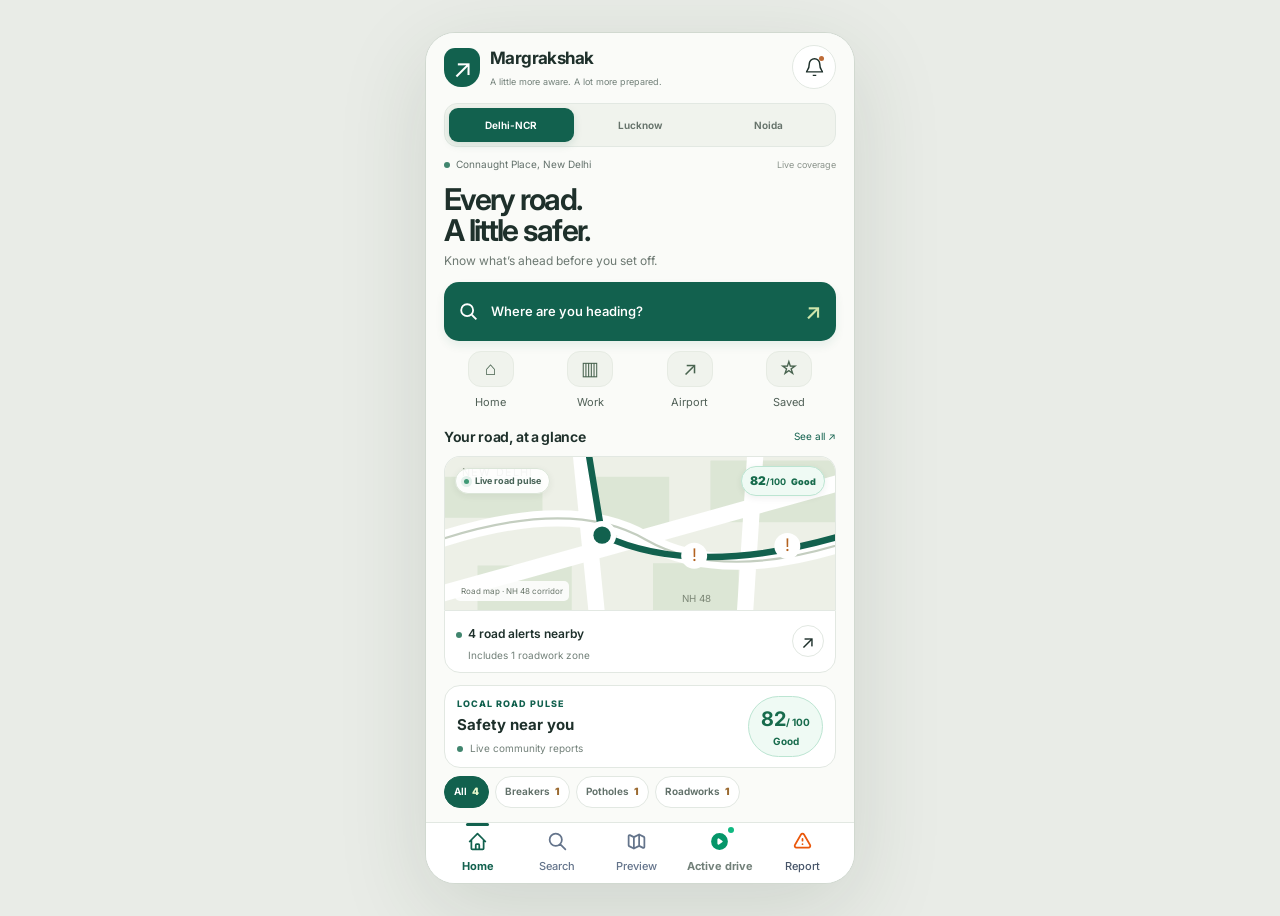
==== commit b4ea83d3: "Update navigation toast message and enhance CSS styles for improved UI - Changed the toast message i" ====
--- a/index.html
+++ b/index.html
@@ -79,15 +79,11 @@
 
     <!-- Top Hardware Status Bar -->
     <header class="bg-white/95 backdrop-blur-md px-5 pt-3 pb-2 flex justify-between items-center text-xs font-semibold text-slate-700 z-50 border-b border-slate-100 flex-shrink-0">
-      <span class="tracking-tight font-medium" id="status-clock">09:41</span>
+      <!-- <span class="tracking-tight font-medium" id="status-clock">09:41</span> -->
       <div class="flex items-center space-x-1.5">
-        <span class="px-1.5 py-0.5 text-[10px] font-mono tracking-wider font-bold rounded bg-slate-100 text-slate-600 border border-slate-200">UI DEMO</span>
         <!-- Icons -->
         <svg class="w-3.5 h-3.5 text-slate-700 inline" fill="currentColor" viewBox="0 0 24 24"><path d="M12 3c-4.97 0-9 4.03-9 9 0 2.12.74 4.07 1.97 5.61L4.35 18.25c-.39.39-.39 1.02 0 1.41.39.39 1.02.39 1.41 0l.73-.73C8.03 20.19 9.93 21 12 21c4.97 0 9-4.03 9-9s-4.03-9-9-9zm0 16c-3.87 0-7-3.13-7-7s3.13-7 7-7 7 3.13 7 7-3.13 7-7 7z"/></svg>
         <svg class="w-3.5 h-3.5 text-slate-700 inline" fill="currentColor" viewBox="0 0 24 24"><path d="M12 2C6.48 2 2 6.48 2 12s4.48 10 10 10 10-4.48 10-10S17.52 2 12 2zm-1 14H9v-2h2v2zm0-4H9V7h2v5z"/></svg>
-        <div class="w-5 h-2.5 border border-slate-600 rounded-sm p-0.5 flex items-center">
-          <div class="h-full bg-slate-700 rounded-2xs w-3.5"></div>
-        </div>
       </div>
     </header>
 
@@ -99,15 +95,18 @@
       <!-- ========================================== -->
 <section id="view-home" class="view-screen flex-1 overflow-y-auto">
 <div class="home-top"><div class="brand-lockup"><span class="brand-mark">↗</span><div><strong>Margrakshak</strong><small>A little more aware. A lot more prepared.</small></div></div><button class="icon-button" onclick="toggleNotificationSheet(true)" aria-label="Road notifications"><svg width="21" height="21" viewBox="0 0 24 24" fill="none" stroke="currentColor" stroke-width="1.7"><path d="M18 8a6 6 0 0 0-12 0c0 7-3 7-3 9h18c0-2-3-2-3-9M10 21h4"/></svg><i></i></button></div>
-<div class="home-content"><div class="location-line"><span class="location-dot"></span> Connaught Place, New Delhi <span class="demo-tag">Sample area</span></div><h1>Every road.<br>A little safer.</h1><p class="intro">Know what’s ahead before you set off.</p>
+<div class="home-content"><div class="region-switch" role="tablist" aria-label="Road safety region"><button class="region-option active" role="tab" aria-selected="true" onclick="selectRegion('Delhi-NCR', 'Connaught Place, New Delhi', 82, 4)">Delhi-NCR</button><button class="region-option" role="tab" aria-selected="false" onclick="selectRegion('Lucknow', 'Hazratganj, Lucknow', 86, 3)">Lucknow</button><button class="region-option" role="tab" aria-selected="false" onclick="selectRegion('Noida', 'Noida Sector 62', 79, 5)">Noida</button></div>
+<div class="location-line"><span class="location-dot"></span> <span id="current-location">Connaught Place, New Delhi</span> <span class="demo-tag">Live coverage</span></div><h1>Every road.<br>A little safer.</h1><p class="intro">Know what’s ahead before you set off.</p>
 <button class="destination-search" onclick="switchView('search')"><svg width="22" height="22" fill="none" stroke="currentColor" stroke-width="2" viewBox="0 0 24 24"><circle cx="10" cy="10" r="6.5"/><path d="m15 15 5 5"/></svg><span>Where are you heading?</span><span class="search-arrow">↗</span></button>
 <div class="quick-places"><button onclick="selectQuickDestination('Connaught Place, New Delhi')"><span>⌂</span>Home</button><button onclick="selectQuickDestination('Gurugram Cyber City')"><span>▥</span>Work</button><button onclick="selectQuickDestination('IGI Airport Terminal 3')"><span>↗</span>Airport</button><button onclick="openSavedRoutesModal()"><span>☆</span>Saved</button></div>
 <div class="section-title"><h2>Your road, at a glance</h2><button onclick="toggleWhatsAheadSheet(true)">See all ↗</button></div>
-<div class="area-map" role="img" aria-label="Illustrative Delhi road map with three sample road alerts"><svg viewBox="0 0 360 155" preserveAspectRatio="xMidYMid slice"><rect width="360" height="155" fill="#edf0e7"/><path d="M0 25h90v38H0zm135 0h72v55h-72zm110-15h115v57H245zM30 107h87v48H30zm162-2h79v50h-79z" fill="#dce6d5"/><path d="M-30 92Q110 40 185 83T390 79M123-20L143 180M288-20L275 180M-10 135L370 29" stroke="#fff" stroke-width="15" fill="none"/><path d="M-30 92Q110 40 185 83T390 79" stroke="#c4cec0" stroke-width="2" fill="none"/><path d="M132 0L145 79Q230 119 365 80" stroke="#12614e" stroke-width="6" fill="none"/><text x="16" y="24" fill="#7b8675" font-size="10" letter-spacing="1">NEW DELHI</text><text x="219" y="141" fill="#7b8675" font-size="9">NH 48</text><circle cx="145" cy="79" r="13" fill="#fff"/><circle cx="145" cy="79" r="8" fill="#12614e"/><circle cx="230" cy="98" r="12" fill="#fff"/><text x="230" y="103" text-anchor="middle" fill="#b36220" font-size="16">!</text><circle cx="316" cy="89" r="12" fill="#fff"/><text x="316" y="94" text-anchor="middle" fill="#b36220" font-size="16">!</text></svg><span class="map-caption">Illustrative map · NH 48 corridor</span></div>
-<div class="road-overview"><div><span class="status-dot"></span><strong>4 road alerts nearby</strong><small>Includes 1 roadwork zone</small></div><button class="circle-arrow" onclick="toggleWhatsAheadSheet(true)" aria-label="View nearby road alerts">↗</button></div>
+<div class="area-map" role="img" aria-label="Delhi road map with nearby road alerts"><div class="map-status-row"><span class="map-live-pill"><i></i> Live road pulse</span><span class="map-score-pill"><strong id="map-safety-score">82</strong>/100 <b id="map-safety-label">Good</b></span></div><svg viewBox="0 0 360 155" preserveAspectRatio="xMidYMid slice"><rect width="360" height="155" fill="#edf0e7"/><path d="M0 25h90v38H0zm135 0h72v55h-72zm110-15h115v57H245zM30 107h87v48H30zm162-2h79v50h-79z" fill="#dce6d5"/><path d="M-30 92Q110 40 185 83T390 79M123-20L143 180M288-20L275 180M-10 135L370 29" stroke="#fff" stroke-width="15" fill="none"/><path d="M-30 92Q110 40 185 83T390 79" stroke="#c4cec0" stroke-width="2" fill="none"/><path d="M132 0L145 79Q230 119 365 80" stroke="#12614e" stroke-width="6" fill="none"/><text id="map-region-label" x="16" y="24" fill="#7b8675" font-size="10" letter-spacing="1">NEW DELHI</text><text id="map-road-label" x="219" y="141" fill="#7b8675" font-size="9">NH 48</text><circle cx="145" cy="79" r="13" fill="#fff"/><circle cx="145" cy="79" r="8" fill="#12614e"/><circle cx="230" cy="98" r="12" fill="#fff"/><text x="230" y="103" text-anchor="middle" fill="#b36220" font-size="16">!</text><circle cx="316" cy="89" r="12" fill="#fff"/><text x="316" y="94" text-anchor="middle" fill="#b36220" font-size="16">!</text></svg><span class="map-caption">Road map · NH 48 corridor</span></div>
+<div class="road-overview"><div><span class="status-dot"></span><strong id="nearby-alert-summary">4 road alerts nearby</strong><small id="nearby-alert-detail">Includes 1 roadwork zone</small></div><button class="circle-arrow" onclick="toggleWhatsAheadSheet(true)" aria-label="View nearby road alerts">↗</button></div>
+<div class="road-pulse-card"><div><span class="eyebrow">LOCAL ROAD PULSE</span><strong>Safety near you</strong><small><span class="status-dot"></span> Live community reports</small></div><div class="safety-score"><strong id="safety-score">82</strong><span>/ 100</span><small id="safety-score-label">Good</small></div></div>
+<div class="hazard-filters" aria-label="Filter nearby hazards"><button class="hazard-filter active" data-hazard="all" onclick="filterHazards('all', this)">All <b id="hazard-count-all">4</b></button><button class="hazard-filter" data-hazard="breaker" onclick="filterHazards('breaker', this)">Breakers <b id="hazard-count-breaker">1</b></button><button class="hazard-filter" data-hazard="pothole" onclick="filterHazards('pothole', this)">Potholes <b id="hazard-count-pothole">1</b></button><button class="hazard-filter" data-hazard="works" onclick="filterHazards('works', this)">Roadworks <b id="hazard-count-works">1</b></button></div>
 <div class="section-title"><h2>Plan your next drive</h2><span>Suggested</span></div>
-<button class="featured-route" onclick="selectDestination('Gurugram Cyber City','24.6 km','42 min',82,4,1)"><div class="route-heading"><span class="route-symbol">↗</span><div><strong>Gurugram Cyber City</strong><small>via NH 48 · 24.6 km</small></div><span class="route-time">42<small>min</small></span></div><div class="route-bottom"><span><i></i>Fewer reported hazards</span><span>View route →</span></div></button>
-<div class="safety-note"><span>◈</span><div><strong>Better roads start with us.</strong><p>Spotted a hazard? Report it once safely parked.</p></div><button onclick="openReportHazardModal()" aria-label="Report a road hazard">＋</button></div><p class="demo-note">Interactive prototype · Sample routes and alerts</p></div></section>
+<button class="featured-route" onclick="selectDestination('Gurugram Cyber City','24.6 km','42 min',82,4,1)"><div class="route-heading"><span class="route-symbol">↗</span><div><strong id="suggested-destination">Gurugram Cyber City</strong><small id="suggested-route">via NH 48 · 24.6 km</small></div><span class="route-time"><span id="suggested-time">42</span><small>min</small></span></div><div class="route-bottom"><span><i></i><span id="suggested-route-note">Fewer reported hazards</span></span><span>View route →</span></div></button>
+<div class="safety-note"><span>◈</span><div><strong>Better roads start with us.</strong><p>Spotted a hazard? Report it once safely parked.</p></div><button onclick="openReportHazardModal()" aria-label="Report a road hazard">＋</button></div><p class="demo-note">Road safety coverage · Community-powered alerts</p></div></section>
       <section id="view-search" class="view-screen hidden flex-1 flex flex-col bg-white overflow-y-auto">
         <!-- Search Header Bar -->
         <div class="p-4 border-b border-brand-border bg-slate-50/80 sticky top-0 z-20">
@@ -126,7 +125,7 @@
           
           <div class="flex items-center space-x-2 mt-3 px-1 text-xs text-slate-500">
             <span class="inline-block w-2 h-2 rounded-full bg-teal-600"></span>
-            <span>Origin: <strong>Connaught Place, New Delhi</strong></span>
+            <span>Origin: <strong id="search-origin-location">Connaught Place, New Delhi</strong></span>
           </div>
         </div>
 
@@ -182,6 +181,22 @@
                   <span class="text-[11px] text-amber-700 font-semibold">Score 76</span>
                 </div>
               </div>
+
+              <div onclick="selectDestination('Lucknow Airport', '11.8 km', '24 min', 86, 3, 0)" class="p-3 rounded-lg border border-slate-200 hover:border-brand-navy cursor-pointer flex items-center justify-between bg-slate-50/50 hover:bg-slate-50 transition-all">
+                <div class="flex items-center space-x-3">
+                  <div class="w-8 h-8 rounded bg-blue-50 text-brand-navy flex items-center justify-center">
+                    <svg class="w-4 h-4" fill="none" stroke="currentColor" stroke-width="2" viewBox="0 0 24 24"><path d="M12 19l9 2-9-18-9 18 9-2zm0 0v-8"/></svg>
+                  </div>
+                  <div>
+                    <h3 class="text-sm font-bold text-slate-800">Lucknow Airport</h3>
+                    <p class="text-xs text-slate-500">Shaheed Path • Lucknow</p>
+                  </div>
+                </div>
+                <div class="text-right">
+                  <span class="text-xs font-bold text-slate-700 block">11.8 km</span>
+                  <span class="text-[11px] text-emerald-700 font-semibold">Score 86</span>
+                </div>
+              </div>
             </div>
           </div>
 
@@ -195,6 +210,24 @@
                 <div>
                   <h4 class="text-sm font-bold text-slate-900">via NH-48 Express Corridor</h4>
                   <p class="text-xs text-slate-600 mt-0.5">Smooth asphalt, monitored speed breakers</p>
+                </div>
+
+                <div class="mt-2.5 border border-slate-200 rounded-xl p-3 bg-white hover:border-brand-navy cursor-pointer" onclick="selectDestination('Lucknow Airport', '11.8 km', '24 min', 86, 3, 0)">
+                  <div class="flex justify-between items-start">
+                    <div>
+                      <h4 class="text-sm font-bold text-slate-900">via Shaheed Path Corridor</h4>
+                      <p class="text-xs text-slate-600 mt-0.5">Well-lit arterial road, verified reports</p>
+                    </div>
+                    <div class="text-right">
+                      <span class="text-base font-bold text-brand-navy">24 min</span>
+                      <span class="text-xs text-slate-500 block">11.8 km</span>
+                    </div>
+                  </div>
+                  <div class="grid grid-cols-3 gap-2 mt-3 pt-3 border-t border-slate-100 text-center">
+                    <div><span class="text-[10px] text-slate-500 block">Safety Score</span><span class="text-xs font-bold text-emerald-700">86 / 100</span></div>
+                    <div><span class="text-[10px] text-slate-500 block">Hazards</span><span class="text-xs font-bold text-amber-700">3 Ahead</span></div>
+                    <div><span class="text-[10px] text-slate-500 block">Roadworks</span><span class="text-xs font-bold text-slate-700">Clear</span></div>
+                  </div>
                 </div>
                 <div class="text-right">
                   <span class="text-base font-bold text-brand-navy">42 min</span>
@@ -469,9 +502,9 @@
           </div>
 
           <!-- Voice Navigation Alert Bubble (Spec requirement) -->
-          <div id="voice-alert-bubble" class="mt-1.5 bg-slate-900/90 backdrop-blur-md text-white px-3 py-1.5 rounded-lg shadow-md flex items-center justify-between text-[11px]">
+          <div id="voice-alert-bubble" role="status" aria-live="assertive" class="mt-1.5 bg-slate-900/90 backdrop-blur-md text-white px-3 py-1.5 rounded-lg shadow-md flex items-center justify-between text-[11px]">
             <div class="flex items-center space-x-2">
-              <span class="text-teal-400">♪</span>
+              <span id="voice-alert-icon" class="text-amber-300 text-lg" aria-hidden="true">🔔</span>
               <span id="voice-alert-text" class="font-medium text-slate-200">“Large speed breaker ahead in 150 meters. Slow down.”</span>
             </div>
             <button onclick="dismissVoiceAlert()" class="text-slate-400 hover:text-white text-xs">✕</button>
@@ -500,6 +533,13 @@
               <circle r="14" fill="#EA580C" stroke="#ffffff" stroke-width="3"/>
               <text y="4" text-anchor="middle" fill="#ffffff" font-size="12" font-weight="bold">⚠</text>
             </g>
+            <g id="active-breaker-strip" transform="translate(200, 310)" aria-label="Speed breaker on route">
+              <rect x="-19" y="-13" width="38" height="4" rx="1" fill="#334155"/>
+              <rect x="-19" y="-7" width="38" height="4" rx="1" fill="#f8fafc"/>
+              <rect x="-19" y="-1" width="38" height="4" rx="1" fill="#334155"/>
+              <rect x="-19" y="5" width="38" height="4" rx="1" fill="#f8fafc"/>
+              <rect x="-19" y="11" width="38" height="4" rx="1" fill="#334155"/>
+            </g>
 
             <!-- Hazard Marker 2 on Road (Further ahead) -->
             <g id="active-marker-2" transform="translate(190, 160)" class="cursor-pointer" onclick="openHazardBottomSheet('Pothole', 'Medium Risk', '650 m ahead', 'NH-48', 'Today', 88, 'Drive carefully')">
@@ -509,15 +549,16 @@
           </svg>
 
           <!-- Current Vehicle Arrow (Navigation Indicator with pulse) -->
-          <div id="vehicle-arrow-container" class="absolute top-[430px] left-[200px] transform -translate-x-1/2 -translate-y-1/2 z-20 transition-all duration-700">
+          <div id="vehicle-arrow-container" class="absolute top-[430px] left-[200px] transform -translate-x-1/2 -translate-y-1/2 z-20 transition-all duration-[900ms] ease-linear">
             <!-- Beacon circle -->
             <div class="absolute -inset-3 rounded-full bg-blue-500/20 beacon-ring pointer-events-none"></div>
             <!-- Car Pointer -->
             <div class="w-8 h-8 rounded-full bg-brand-navy border-2 border-white shadow-lg flex items-center justify-center text-white">
-              <svg class="w-4 h-4 text-teal-300 transform -rotate-45" fill="currentColor" viewBox="0 0 20 20">
+              <svg class="w-4 h-4 text-teal-300" fill="currentColor" viewBox="0 0 20 20">
                 <path d="M10.894 2.553a1 1 0 00-1.788 0l-7 14a1 1 0 001.169 1.409l5-1.429A1 1 0 009 15.571V11a1 1 0 112 0v4.571a1 1 0 00.725.962l5 1.428a1 1 0 001.17-1.408l-7-14z"/>
               </svg>
             </div>
+            <div class="live-navigation-status"><span class="live-navigation-dot"></span><strong>Live navigation</strong><span id="navigation-status-text">Route tracking active</span></div>
           </div>
 
           <!-- Speed Limit & Current Speed Widget (Left Floating) -->
@@ -535,7 +576,7 @@
             <!-- Speed Limit Sign (Standard Indian Circular Sign) -->
             <div class="w-11 h-11 rounded-full bg-white border-[3px] border-red-600 shadow-md flex flex-col items-center justify-center self-center">
               <span class="text-[8px] font-bold text-slate-500 leading-tight">LIMIT</span>
-              <span class="text-xs font-black font-mono text-slate-900 leading-none">60</span>
+              <span id="speed-limit-val" class="text-xs font-black font-mono text-slate-900 leading-none">60</span>
             </div>
           </div>
 
@@ -552,21 +593,6 @@
             </button>
           </div>
 
-          <!-- Simulation Interactive Steps Control Floating Bar -->
-          <div class="absolute bottom-2 inset-x-3 z-30 bg-slate-900/90 backdrop-blur-md rounded-xl p-2 text-white border border-slate-700 flex items-center justify-between shadow-lg">
-            <div class="text-[10px] flex items-center gap-1.5">
-              <span class="w-2 h-2 rounded-full bg-teal-400 animate-ping"></span>
-              <span class="font-mono text-slate-300">DEMO SIMULATOR:</span>
-            </div>
-            
-            <div class="flex items-center space-x-1">
-              <button onclick="setSimState(0)" id="sim-btn-0" class="px-2 py-1 rounded text-[10px] font-bold bg-teal-600 text-white">150m</button>
-              <button onclick="setSimState(1)" id="sim-btn-1" class="px-2 py-1 rounded text-[10px] font-bold bg-slate-800 text-slate-300 hover:bg-slate-700">100m</button>
-              <button onclick="setSimState(2)" id="sim-btn-2" class="px-2 py-1 rounded text-[10px] font-bold bg-slate-800 text-slate-300 hover:bg-slate-700">50m</button>
-              <button onclick="setSimState(3)" id="sim-btn-3" class="px-2 py-1 rounded text-[10px] font-bold bg-slate-800 text-slate-300 hover:bg-slate-700">20m</button>
-              <button onclick="triggerPassedAndNext()" id="sim-btn-4" class="px-2 py-1 rounded text-[10px] font-bold bg-slate-800 text-emerald-400 hover:bg-slate-700">PASS</button>
-            </div>
-          </div>
         </div>
 
         <!-- ========================================== -->
@@ -620,7 +646,7 @@
           <div class="w-12 h-12 rounded-full bg-teal-500 text-white flex items-center justify-center mx-auto mb-2 shadow-inner">
             <svg class="w-6 h-6" fill="none" stroke="currentColor" stroke-width="2.5" viewBox="0 0 24 24"><path stroke-linecap="round" stroke-linejoin="round" d="M5 13l4 4L19 7"/></svg>
           </div>
-          <h2 class="text-xl font-bold tracking-tight">Demo trip completed</h2>
+          <h2 class="text-xl font-bold tracking-tight">Trip completed</h2>
           <p class="text-xs text-blue-200 mt-0.5">Delhi (Connaught Place) → Gurugram Cyber City</p>
         </div>
 
@@ -647,7 +673,7 @@
               <span class="text-3xl font-extrabold font-mono text-slate-900">82</span>
               <span class="text-sm font-semibold text-slate-500">/ 100</span>
             </div>
-            <p class="text-xs text-slate-600">Sample trip summary. This prototype does not measure driving behavior.</p>
+            <p class="text-xs text-slate-600">Your trip summary and road safety overview.</p>
           </div>
 
           <!-- Breakdown Statistics -->
@@ -718,7 +744,7 @@
             </div>
             <div class="flex justify-between">
               <span class="text-slate-500">Verification Status</span>
-              <span class="font-bold text-blue-700">Sample community report</span>
+              <span class="font-bold text-blue-700">Community report</span>
             </div>
           </div>
 
@@ -890,7 +916,7 @@
           <!-- Location Auto-detection readout -->
           <div class="p-2.5 rounded-lg bg-slate-50 border border-slate-200 text-xs flex items-center justify-between">
             <span class="text-slate-600">Location:</span>
-            <span class="font-bold text-slate-800">NH-48, km marker 28.4 (sample location)</span>
+            <span class="font-bold text-slate-800">NH-48, km marker 28.4</span>
           </div>
 
           <!-- Severity Selection -->
@@ -922,7 +948,7 @@
         <div class="flex items-center space-x-2">
           <span>✓</span>
           <div>
-            <div>Report saved in this demo</div>
+            <div>Report saved successfully</div>
             <div class="text-[10px] text-emerald-200 font-mono">Not sent to any service</div>
           </div>
         </div>
@@ -941,7 +967,7 @@
 
           <div class="space-y-2 text-xs">
             <label class="flex items-center justify-between p-2 rounded bg-slate-50 cursor-pointer">
-              <span class="font-medium text-slate-700">Sample traffic overlay</span>
+              <span class="font-medium text-slate-700">Traffic overlay</span>
               <input type="checkbox" checked class="rounded text-brand-navy">
             </label>
             <label class="flex items-center justify-between p-2 rounded bg-slate-50 cursor-pointer">
@@ -1039,7 +1065,7 @@
           <svg class="w-4 h-4 text-emerald-600" fill="currentColor" viewBox="0 0 20 20"><path fill-rule="evenodd" d="M10 18a8 8 0 100-16 8 8 0 000 16zM9.555 7.168A1 1 0 008 8v4a1 1 0 001.555.832l3-2a1 1 0 000-1.664l-3-2z" clip-rule="evenodd"/></svg>
           <span class="absolute -top-1 -right-1 w-1.5 h-1.5 bg-emerald-500 rounded-full"></span>
         </div>
-        <span class="text-[10px] font-bold text-emerald-700 mt-0.5">Drive demo</span>
+        <span class="text-[10px] font-bold text-emerald-700 mt-0.5">Active drive</span>
       </button>
 
       <button onclick="openReportHazardModal()" class="flex flex-col items-center hover:text-brand-navy">
@@ -1055,6 +1081,31 @@
     let currentView = 'home';
     let isMuted = false;
     let simIndex = 0;
+    let audioContext;
+    let navigationTimer;
+    let navigationPassTimer;
+    let navigationDistance = 150;
+    let routeDistanceKm = 12.4;
+    const regionData = {
+      'Delhi-NCR': {
+        location: 'Connaught Place, New Delhi', score: 82, label: 'Good', alerts: 4,
+        detail: 'Includes 1 roadwork zone', mapRegion: 'NEW DELHI', road: 'NH 48',
+        destination: 'Gurugram Cyber City', route: 'via NH 48 · 24.6 km', time: '42',
+        note: 'Fewer reported hazards', breaker: 1, pothole: 1, works: 1
+      },
+      Lucknow: {
+        location: 'Hazratganj, Lucknow', score: 86, label: 'Very good', alerts: 3,
+        detail: '2 verified reports in the last hour', mapRegion: 'LUCKNOW', road: 'SHAHEED PATH',
+        destination: 'Lucknow Airport', route: 'via Shaheed Path · 11.8 km', time: '24',
+        note: 'Smoothest route available', breaker: 1, pothole: 1, works: 0
+      },
+      Noida: {
+        location: 'Noida Sector 62', score: 79, label: 'Watchful', alerts: 5,
+        detail: 'Includes 2 active community reports', mapRegion: 'NOIDA', road: 'NOIDA-GREATER NOIDA EXPR.',
+        destination: 'Pari Chowk, Greater Noida', route: 'via Noida Expressway · 21.5 km', time: '38',
+        note: '2 caution zones on route', breaker: 1, pothole: 2, works: 2
+      }
+    };
 
     // Realistic Simulator States (The requested 150m -> 100m -> 50m -> 20m -> Passed -> Next Hazard)
     const simulationStates = [
@@ -1090,9 +1141,9 @@
         carY: 390,
         following: '◉ Pothole (600 m ahead)',
         speed: 54,
-        speedLimit: 60,
-        speedStatus: 'Safe',
-        speedBadgeColor: 'bg-emerald-100 text-emerald-800'
+        speedLimit: 50,
+        speedStatus: 'Over limit',
+        speedBadgeColor: 'bg-red-100 text-red-800'
       },
       {
         dist: 50,
@@ -1108,7 +1159,7 @@
         carY: 350,
         following: '◉ Pothole (550 m ahead)',
         speed: 38,
-        speedLimit: 60,
+        speedLimit: 40,
         speedStatus: 'Controlled',
         speedBadgeColor: 'bg-emerald-100 text-emerald-800'
       },
@@ -1126,7 +1177,7 @@
         carY: 310,
         following: '◉ Pothole (520 m ahead)',
         speed: 22,
-        speedLimit: 60,
+        speedLimit: 30,
         speedStatus: 'Target Speed',
         speedBadgeColor: 'bg-emerald-100 text-emerald-800'
       }
@@ -1167,6 +1218,10 @@
           }
         }
       });
+
+      if (viewName !== 'active-nav') {
+        stopLiveNavigation();
+      }
     }
 
     // Preset selection handlers
@@ -1175,6 +1230,50 @@
       switchView('search');
     }
 
+    function selectRegion(region, location, score, alertCount) {
+      const data = regionData[region];
+      if (!data) return;
+      document.querySelectorAll('.region-option').forEach(button => {
+        const selected = button.textContent.trim() === region;
+        button.classList.toggle('active', selected);
+        button.setAttribute('aria-selected', selected ? 'true' : 'false');
+      });
+      document.getElementById('current-location').textContent = data.location;
+      document.getElementById('search-origin-location').textContent = data.location;
+      document.getElementById('safety-score').textContent = data.score;
+      document.getElementById('safety-score-label').textContent = data.label;
+      document.getElementById('map-safety-score').textContent = data.score;
+      document.getElementById('map-safety-label').textContent = data.label;
+      document.getElementById('hazard-count-all').textContent = data.alerts;
+      document.getElementById('hazard-count-breaker').textContent = data.breaker;
+      document.getElementById('hazard-count-pothole').textContent = data.pothole;
+      document.getElementById('hazard-count-works').textContent = data.works;
+      document.getElementById('nearby-alert-summary').textContent = `${data.alerts} road alerts nearby`;
+      document.getElementById('nearby-alert-detail').textContent = data.detail;
+      document.getElementById('map-region-label').textContent = data.mapRegion;
+      document.getElementById('map-road-label').textContent = data.road;
+      document.querySelector('.area-map').setAttribute('aria-label', `${region} road map with nearby road alerts`);
+      document.querySelector('.map-caption').textContent = `Road map · ${data.road} corridor`;
+      document.getElementById('suggested-destination').textContent = data.destination;
+      document.getElementById('suggested-route').textContent = data.route;
+      document.getElementById('suggested-time').textContent = data.time;
+      document.getElementById('suggested-route-note').textContent = data.note;
+      document.querySelector('.featured-route').setAttribute('onclick', `selectDestination('${data.destination}', '${data.route.split('·')[1].trim()}', '${data.time} min', ${data.score}, ${data.alerts}, 1)`);
+    }
+
+    function filterHazards(type, selectedButton) {
+      document.querySelectorAll('.hazard-filter').forEach(button => button.classList.remove('active'));
+      selectedButton.classList.add('active');
+      const labels = {
+        all: 'Showing all nearby road alerts',
+        breaker: 'Showing speed breaker alerts',
+        pothole: 'Showing pothole alerts',
+        works: 'Showing roadwork alerts'
+      };
+      const mapCaption = document.querySelector('.map-caption');
+      if (mapCaption) mapCaption.textContent = labels[type];
+    }
+
     function selectPresetRoute(routeName) {
       goToRoutePreview('safe');
     }
@@ -1199,11 +1298,43 @@
     }
 
     function launchActiveNavigation() {
+      stopLiveNavigation();
+      navigationDistance = 150;
+      routeDistanceKm = 12.4;
       switchView('active-nav');
       setSimState(0);
+      startLiveNavigation();
+    }
+
+    function startLiveNavigation() {
+      if (navigationTimer) return;
+      navigationTimer = window.setInterval(() => {
+        if (currentView !== 'active-nav') {
+          stopLiveNavigation();
+          return;
+        }
+        navigationDistance = Math.max(0, navigationDistance - 5);
+        routeDistanceKm = Math.max(0, routeDistanceKm - 0.02);
+        updateLiveNavigationDistance();
+        if (navigationDistance === 0) {
+          triggerPassedAndNext();
+          navigationDistance = 650;
+          navigationPassTimer = window.setTimeout(() => {
+            if (currentView === 'active-nav') setSimState(0);
+          }, 1700);
+        }
+      }, 1000);
+    }
+
+    function stopLiveNavigation() {
+      window.clearInterval(navigationTimer);
+      window.clearTimeout(navigationPassTimer);
+      navigationTimer = null;
+      navigationPassTimer = null;
     }
 
     function endTripAndShowSummary() {
+      stopLiveNavigation();
       switchView('summary');
     }
 
@@ -1211,10 +1342,12 @@
     function setSimState(index) {
       simIndex = index;
       const s = simulationStates[index];
+      setActiveHazardMarker('active-marker-1');
 
       // Update simulator buttons styling
       [0, 1, 2, 3].forEach(i => {
         const btn = document.getElementById(`sim-btn-${i}`);
+        if (!btn) return;
         if (i === index) {
           btn.className = "px-2 py-1 rounded text-[10px] font-bold bg-teal-600 text-white";
         } else {
@@ -1236,6 +1369,7 @@
       const voiceText = document.getElementById('voice-alert-text');
       const vehicleArrow = document.getElementById('vehicle-arrow-container');
       const currentSpeed = document.getElementById('current-speed-val');
+      const speedLimit = document.getElementById('speed-limit-val');
       const speedBadge = document.getElementById('speed-status-badge');
 
       // Distance typography scaling for under 100m
@@ -1264,14 +1398,103 @@
 
       // Vehicle map position
       vehicleArrow.style.top = `${s.carY}px`;
+      document.getElementById('navigation-status-text').textContent = s.dist <= 50 ? 'Hazard alert active' : 'Route tracking active';
+      const remainingDistance = ['12.4', '11.8', '11.2', '10.9'][index];
+      const remainingEta = ['18', '17', '16', '16'][index];
+      document.getElementById('nav-dist-rem').textContent = `${remainingDistance} km remaining`;
+      document.getElementById('nav-eta-min').textContent = remainingEta;
 
       // Speedometer
       currentSpeed.textContent = s.speed;
+      speedLimit.textContent = s.speedLimit;
       speedBadge.textContent = s.speedStatus;
       speedBadge.className = `mt-1 text-[8px] font-bold px-1 py-0.5 rounded ${s.speedBadgeColor}`;
 
       // Hide passed toast if open
       document.getElementById('hud-passed-toast').classList.add('hidden');
+      playHazardAlert(s);
+    }
+
+    function updateLiveNavigationDistance() {
+      const stateIndex = navigationDistance > 100 ? 0 : navigationDistance > 50 ? 1 : navigationDistance > 20 ? 2 : 3;
+      if (stateIndex !== simIndex) setSimState(stateIndex);
+
+      const state = simulationStates[stateIndex];
+      const distanceValue = Math.round(navigationDistance);
+      const map = document.querySelector('#view-active-nav .map-grid');
+      const mapHeight = map ? map.clientHeight : 600;
+      const routeStartY = mapHeight * (520 / 600);
+      const hazardY = mapHeight * (310 / 600);
+      const vehicleTop = routeStartY - ((150 - Math.min(150, navigationDistance)) / 150) * (routeStartY - hazardY);
+      document.getElementById('hud-distance-val').textContent = distanceValue;
+      document.getElementById('hud-distance-unit').textContent = 'm ahead';
+      document.getElementById('vehicle-arrow-container').style.top = `${Math.max(hazardY, vehicleTop)}px`;
+      document.getElementById('nav-dist-rem').textContent = `${routeDistanceKm.toFixed(1)} km remaining`;
+      document.getElementById('navigation-status-text').textContent = distanceValue <= 50 ? 'Hazard alert active' : 'Route tracking active';
+      if (distanceValue <= 50) {
+        document.getElementById('hud-distance-val').className = "text-3xl font-black font-mono tracking-tight text-red-600";
+      }
+    }
+
+    function setActiveHazardMarker(markerId) {
+      ['active-marker-1', 'active-marker-2'].forEach(id => {
+        const marker = document.getElementById(id);
+        if (marker) marker.classList.toggle('hazard-marker-active', id === markerId);
+      });
+    }
+
+    // Short two-tone ring for each new hazard distance/state.
+    function playHazardAlert(state) {
+      const bubble = document.getElementById('voice-alert-bubble');
+      bubble.classList.remove('alert-ringing');
+      void bubble.offsetWidth;
+      bubble.classList.add('alert-ringing');
+      window.setTimeout(() => bubble.classList.remove('alert-ringing'), 1500);
+
+      if (isMuted || !window.AudioContext && !window.webkitAudioContext) return;
+
+      const AudioContextClass = window.AudioContext || window.webkitAudioContext;
+      audioContext = audioContext || new AudioContextClass();
+      if (audioContext.state === 'suspended') audioContext.resume();
+
+      const start = audioContext.currentTime;
+      [0, 0.18].forEach((offset, index) => {
+        const oscillator = audioContext.createOscillator();
+        const gain = audioContext.createGain();
+        oscillator.type = 'sine';
+        oscillator.frequency.value = index === 0 ? 880 : 1175;
+        gain.gain.setValueAtTime(0.0001, start + offset);
+        gain.gain.exponentialRampToValueAtTime(0.18, start + offset + 0.02);
+        gain.gain.exponentialRampToValueAtTime(0.0001, start + offset + 0.14);
+        oscillator.connect(gain);
+        gain.connect(audioContext.destination);
+        oscillator.start(start + offset);
+        oscillator.stop(start + offset + 0.15);
+      });
+    }
+
+    // A short descending chime confirms that the vehicle has cleared the hazard.
+    function playHazardPassedAlert() {
+      if (isMuted || (!window.AudioContext && !window.webkitAudioContext)) return;
+
+      const AudioContextClass = window.AudioContext || window.webkitAudioContext;
+      audioContext = audioContext || new AudioContextClass();
+      if (audioContext.state === 'suspended') audioContext.resume();
+
+      const start = audioContext.currentTime;
+      [0, 0.16].forEach((offset, index) => {
+        const oscillator = audioContext.createOscillator();
+        const gain = audioContext.createGain();
+        oscillator.type = 'sine';
+        oscillator.frequency.value = index === 0 ? 1046 : 784;
+        gain.gain.setValueAtTime(0.0001, start + offset);
+        gain.gain.exponentialRampToValueAtTime(0.2, start + offset + 0.02);
+        gain.gain.exponentialRampToValueAtTime(0.0001, start + offset + 0.2);
+        oscillator.connect(gain);
+        gain.connect(audioContext.destination);
+        oscillator.start(start + offset);
+        oscillator.stop(start + offset + 0.21);
+      });
     }
 
     // Trigger Hazard Passed and Auto-switch to Next Hazard (Pothole 650 m)
@@ -1292,10 +1515,15 @@
       const vehicleArrow = document.getElementById('vehicle-arrow-container');
       const currentSpeed = document.getElementById('current-speed-val');
       const speedBadge = document.getElementById('speed-status-badge');
+      const speedLimit = document.getElementById('speed-limit-val');
+
+      playHazardPassedAlert();
+      setActiveHazardMarker('active-marker-2');
 
       // Move car slightly past breaker
       vehicleArrow.style.top = '270px';
       hudCard.classList.remove('proximity-urgent');
+      document.getElementById('navigation-status-text').textContent = 'Hazard passed · recalculating route';
 
       // Show temporary passed confirmation banner
       passedName.textContent = "Large Speed Breaker";
@@ -1319,8 +1547,10 @@
         hudFollowing.textContent = "▥ Construction Zone (1.2 km ahead)";
 
         currentSpeed.textContent = "58";
+        speedLimit.textContent = "50";
         speedBadge.textContent = "Safe Speed";
         speedBadge.className = "mt-1 text-[8px] font-bold px-1 py-0.5 rounded bg-emerald-100 text-emerald-800";
+        playHazardAlert({ name: 'Deep Pothole', dist: 650 });
       }, 1000);
 
       // Auto-hide passed confirmation toast after 3 seconds
--- a/polish.css
+++ b/polish.css
@@ -1,4 +1,50 @@
 :root{--ink:#1e302b;--green:#12614e;--muted:#728079;--line:#e2e8e2}*{box-sizing:border-box}body{background:#e9ece7!important;color:var(--ink)!important;font-family:Inter,Arial,sans-serif!important;user-select:auto!important}body>div:first-of-type{height:calc(100dvh - 48px);min-height:0!important;max-height:940px!important;max-width:430px!important;border:1px solid #d1d9d0!important;border-radius:30px!important;box-shadow:0 25px 90px #243d2722!important}body>div>header{height:36px;padding:8px 23px!important;border:0!important;background:#fafbf8!important}header>div>svg{display:none}header span.font-mono{font-family:inherit;font-size:9px;white-space:nowrap;background:transparent;border:0;letter-spacing:1px;color:#6b776e}main{min-height:0;background:#fafbf8!important}.view-screen{min-height:0}.view-screen:not(.hidden){animation:enter .18s ease-out}button,[role=button]{cursor:pointer;-webkit-tap-highlight-color:transparent}button:focus-visible,[role=button]:focus-visible,input:focus-visible{outline:3px solid #b4782b!important;outline-offset:3px}button{min-height:44px}button:active{transform:translateY(1px)}nav{padding:8px 12px max(8px,env(safe-area-inset-bottom))!important;border-color:var(--line)!important}nav button{min-width:60px;gap:4px;font-size:11px!important;position:relative}nav button[aria-current=page]:before{content:'';position:absolute;top:-8px;width:23px;height:3px;border-radius:3px;background:var(--green)}nav svg{width:21px!important;height:21px!important}nav .text-emerald-700{color:var(--muted)}.home-top{display:flex;align-items:center;justify-content:space-between;padding:19px 22px 14px}.brand-lockup{display:flex;gap:10px;align-items:center}.brand-mark{width:36px;height:39px;border-radius:11px 11px 17px 17px;background:var(--green);color:#fff;display:grid;place-items:center;font-size:26px}.brand-lockup strong{font-size:17px;letter-spacing:-.6px}.brand-lockup small{display:block;font-size:9px;color:var(--muted);margin-top:3px}.icon-button{width:44px;border:1px solid var(--line);border-radius:50%;display:grid;place-items:center;position:relative;background:white}.icon-button i{position:absolute;right:11px;top:10px;width:5px;height:5px;background:#be6b37;border-radius:50%}.home-content{padding:12px 22px 18px}.location-line{font-size:10px;display:flex;align-items:center;gap:6px;color:#63716b}.location-dot,.status-dot{width:6px;height:6px;background:#40856e;border-radius:50%;display:inline-block}.demo-tag{margin-left:auto;font-size:9px;color:#8a938b}.home-content h1{font-size:38px;line-height:1.1;letter-spacing:-1.7px;font-weight:650;margin:19px 0 10px}.intro{font-size:12px;color:#6d7972;margin-bottom:22px}.destination-search{display:flex;align-items:center;gap:11px;width:100%;background:var(--green);color:white;border-radius:15px;padding:17px 16px;box-shadow:0 5px 10px #12614e14;font-size:13px;font-weight:550}.search-arrow{margin-left:auto;font-size:22px;color:#cfe6ac}.quick-places{display:grid;grid-template-columns:repeat(4,1fr);margin:18px 0 24px;gap:10px}.quick-places button{display:grid;justify-items:center;gap:7px;font-size:11px;color:#506057}.quick-places button>span{height:43px;width:52px;background:#f0f3ed;border:1px solid #e6ebe3;border-radius:13px;display:grid;place-items:center;font-size:23px;color:#48634f}.section-title{display:flex;align-items:center;justify-content:space-between;margin:18px 0 11px}.section-title h2{font-size:14px;font-weight:650;letter-spacing:-.35px}.section-title button,.section-title>span{font-size:10px;color:var(--green);min-height:24px}.section-title>span{color:var(--muted)}.area-map{height:146px;border-radius:16px 16px 0 0;overflow:hidden;position:relative;border:1px solid var(--line);border-bottom:0}.area-map svg{height:100%;width:100%}.map-caption{position:absolute;bottom:9px;left:10px;background:#ffffffdc;border-radius:5px;padding:4px 6px;font-size:8px;color:#667367}.road-overview{display:flex;align-items:center;justify-content:space-between;background:white;border:1px solid var(--line);border-radius:0 0 16px 16px;padding:12px 14px}.road-overview strong{font-size:12px;margin-left:6px;font-weight:600}.road-overview small{display:block;margin:4px 0 0 12px;color:var(--muted);font-size:10px}.circle-arrow{border:1px solid var(--line);border-radius:50%;width:32px;min-height:32px;font-size:18px}.featured-route{background:white;border:1px solid var(--line);border-radius:16px;padding:15px;width:100%;text-align:left}.route-heading{display:flex;align-items:center;gap:12px}.route-symbol{background:#eff4e9;width:38px;height:38px;display:grid;place-items:center;border-radius:11px;color:var(--green);font-size:23px}.route-heading strong{font-size:12px;font-weight:600}.route-heading small{display:block;font-size:10px;color:var(--muted);margin-top:3px}.route-time{margin-left:auto;font-size:23px;font-weight:600;line-height:1;text-align:right}.route-time small{font-size:10px;font-weight:400}.route-bottom{border-top:1px solid #edf0eb;margin-top:14px;padding-top:12px;display:flex;justify-content:space-between;font-size:9px;color:var(--green)}.route-bottom i{display:inline-block;background:#40856e;width:5px;height:5px;border-radius:50%;margin-right:5px}.safety-note{display:flex;align-items:center;gap:11px;margin:23px 0 15px}.safety-note>span{font-size:25px;color:#718467}.safety-note strong{font-size:11px;font-weight:600}.safety-note p{font-size:9px;color:var(--muted);margin-top:3px}.safety-note button{margin-left:auto;font-size:24px;color:var(--green)}.demo-note{text-align:center;font-size:9px;color:#829085}.map-grid{background-color:#eaf0e5!important;background-image:linear-gradient(25deg,transparent 40%,#ffffff80 40%,#ffffff80 42%,transparent 42%),linear-gradient(110deg,transparent 50%,#dce7d6 50%,#dce7d6 75%,transparent 75%)!important;background-size:170px 210px!important;min-height:180px}.map-grid>svg{transition:transform .2s;transform-origin:center}.text-xs{line-height:1.55}.text-\[10px\]{font-size:11px!important}.text-\[11px\]{font-size:12px!important}.font-mono{font-family:inherit!important;font-variant-numeric:tabular-nums}.shadow-md,.shadow-xl{box-shadow:0 3px 12px #233a2710!important}.bg-blue-50,.bg-blue-50\/50,.bg-blue-50\/40{background-color:#f0f5ed!important}.border-brand-navy{border-color:var(--green)!important}.text-blue-200{color:#dce7d5!important}.bg-brand-navy{background:var(--green)!important}.rounded-xl{border-radius:15px}.proximity-urgent{animation:none!important}#view-preview>div:last-child>div:first-child{flex-wrap:wrap;gap:7px}#view-preview>div:last-child>div:nth-child(2){flex-wrap:wrap;gap:5px}#view-preview>div:last-child{max-height:52%;overflow:auto}#view-search .sticky{position:relative}#view-search .grid-cols-3{gap:5px}[id^=modal-]{z-index:60}[id^=modal-]>div{max-height:90%;overflow-y:auto;padding:22px!important;border-radius:24px 24px 0 0}[id^=modal-] h3{font-size:17px!important;letter-spacing:-.4px!important;text-transform:none!important}#modal-report-hazard input{min-height:46px}#modal-report-hazard .grid-cols-4{grid-template-columns:repeat(2,minmax(0,1fr))}#modal-map-layers input{width:19px;height:19px;accent-color:var(--green)}.global-toast{position:absolute;bottom:82px;left:20px;right:20px;padding:14px 17px;background:#203c31;color:white;border-radius:13px;font-size:12px;z-index:100;box-shadow:0 5px 20px #0002}.save-route{border:1px solid var(--line);border-radius:10px;padding:6px 12px;color:var(--green);font-size:12px}.empty-state{padding:24px;text-align:center;color:var(--muted);font-size:13px}@keyframes enter{from{opacity:.4;transform:translateY(3px)}to{opacity:1;transform:none}}@media(max-width:600px){body{padding:0!important}body>div:first-of-type{height:100dvh!important;min-height:100dvh!important;max-height:100dvh!important;border:0!important;border-radius:0!important;max-width:100%!important}.home-content{max-width:460px;margin:auto}.home-top{max-width:460px;margin:auto;width:100%}}@media(prefers-reduced-motion:reduce){*,*:before,*:after{animation:none!important;transition:none!important}}@media(max-height:750px){#view-active-nav{overflow-y:auto}#view-active-nav>.map-grid{min-height:230px;flex-shrink:0}}
-header>div.flex>svg{display:none!important}#view-preview .map-grid>svg path[stroke="#1E3A8A"]{stroke:#12614e}#view-preview .map-grid>svg path[stroke="#38bdf8"]{stroke:#8bb8a5}#view-active-nav .map-grid>svg path[stroke="#1E3A8A"]{stroke:#12614e}
+header>div.flex>svg{display:none!important}svg path[stroke="#1E3A8A"]{stroke:#12614e}#view-preview .map-grid>svg path[stroke="#38bdf8"]{stroke:#8bb8a5}#view-active-nav .map-grid>svg path[stroke="#1E3A8A"]{stroke:#12614e}
+.region-switch{display:flex;gap:4px;padding:4px;margin:0 0 16px;background:#f0f3ed;border:1px solid var(--line);border-radius:13px}
+body>div>header{display:none!important}
+.region-option{flex:1;min-height:34px!important;padding:5px 6px;border:0;border-radius:9px;color:#66736b;font-size:10px;font-weight:650;background:transparent}
+.region-option.active{background:var(--green);color:#fff;box-shadow:0 3px 8px #12614e22}
+.road-pulse-card{display:flex;align-items:center;justify-content:space-between;margin:20px 0 10px;padding:14px 15px;background:#fff;border:1px solid var(--line);border-radius:16px}
+.road-pulse-card>div:first-child{display:grid;gap:4px}.road-pulse-card strong{font-size:15px}.road-pulse-card small{font-size:10px;color:var(--muted)}
+.eyebrow{font-size:9px;letter-spacing:1px;color:var(--green);font-weight:800}.road-pulse-card small .status-dot{margin-right:4px}
+.safety-score{min-width:75px;text-align:center;padding:7px 9px;border:1px solid #bce5d2;border-radius:999px;background:#effaf4;color:#176b4c}
+.safety-score strong{font-size:20px}.safety-score span{font-size:10px;font-weight:700}.safety-score small{display:block;color:#176b4c;font-size:10px;font-weight:700}
+.hazard-filters{display:flex;gap:6px;overflow-x:auto;padding:1px 0 4px;margin-bottom:7px}.hazard-filter{white-space:nowrap;min-height:32px!important;padding:5px 9px;border:1px solid var(--line);border-radius:999px;background:#fff;color:#617069;font-size:10px;font-weight:650}.hazard-filter b{margin-left:3px;color:#9b6a30}.hazard-filter.active{background:#12614e;color:#fff;border-color:#12614e}.hazard-filter.active b{color:#e5f5c9}
+.home-top{padding:12px 18px 8px}
+.home-content{padding:6px 18px 14px}
+.region-switch{margin-bottom:10px}
+.home-content h1{font-size:30px;line-height:1.04;margin:12px 0 6px}
+.intro{margin-bottom:12px}
+.destination-search{padding:13px 14px}
+.quick-places{margin:10px 0 14px;gap:6px}
+.quick-places button>span{height:36px;width:46px;font-size:19px}
+.section-title{margin:10px 0 7px}
+.area-map{height:154px}
+.map-status-row{position:absolute;z-index:2;top:9px;left:10px;right:10px;display:flex;justify-content:space-between;align-items:center;pointer-events:none}
+.map-live-pill,.map-score-pill{padding:5px 8px;border-radius:999px;background:#ffffffeb;border:1px solid #dbe5d8;color:#466256;font-size:9px;font-weight:700;box-shadow:0 2px 7px #243d2712}
+.map-live-pill i{display:inline-block;width:5px;height:5px;margin-right:4px;border-radius:50%;background:#3f9a76;box-shadow:0 0 0 3px #3f9a7622}
+.map-score-pill{color:#176b4c;background:#effaf4;border-color:#bce5d2}.map-score-pill strong{font-size:12px}.map-score-pill b{margin-left:3px}
+.live-navigation-status{position:absolute;left:12px;bottom:10px;z-index:25;display:flex;align-items:center;gap:6px;padding:7px 10px;border-radius:999px;background:#ffffffed;border:1px solid #d8e5dc;color:#176b4c;font-size:10px;box-shadow:0 3px 10px #243d2718}
+.live-navigation-status strong{font-size:10px}.live-navigation-status span:last-child{color:#6d7b73;font-weight:500}.live-navigation-dot{width:7px;height:7px;border-radius:50%;background:#2e9b70;box-shadow:0 0 0 4px #2e9b7025;animation:live-pulse 1.8s ease-in-out infinite}
+@keyframes live-pulse{0%,100%{opacity:1}50%{opacity:.45}}
+.hazard-marker-active{filter:drop-shadow(0 0 7px #f97316);animation:hazard-marker-pulse 1.4s ease-in-out infinite}
+@keyframes hazard-marker-pulse{0%,100%{opacity:1}50%{opacity:.62}}
+#active-breaker-strip rect{stroke:#fff;stroke-width:1.2}
+.road-overview{padding:9px 11px}
+.road-pulse-card{margin:12px 0 7px;padding:10px 12px}
+
+/* Keep the active hazard alert readable at a glance on small screens. */
+#view-active-nav #hud-hazard-card{border-width:2px;border-color:#d66b2c}
+#view-active-nav #hud-banner{min-height:34px;padding:6px 12px!important;font-size:13px}
+#view-active-nav #hud-icon{font-size:20px}
+#view-active-nav #hud-hazard-name{font-size:20px;line-height:1.2}
+#view-active-nav #hud-action{font-size:11px;padding:4px 7px}
+#view-active-nav #hud-distance-val{font-size:38px;line-height:.95}
+#view-active-nav #hud-distance-unit{font-size:12px;margin-top:4px}
+#view-active-nav #voice-alert-bubble{min-height:48px;padding:10px 12px;font-size:13px;border:2px solid #12614e}
+#view-active-nav #voice-alert-text{font-size:13px;line-height:1.35}
+#view-active-nav #voice-alert-bubble.alert-ringing{animation:alert-bubble-ring .7s ease-in-out 2}
+@keyframes alert-bubble-ring{0%,100%{transform:translateX(0);box-shadow:0 0 0 0 #f59e0b66}25%{transform:translateX(-3px);box-shadow:0 0 0 4px #f59e0b55}75%{transform:translateX(3px);box-shadow:0 0 0 7px #f59e0b22}}
+@media(max-width:380px){#view-active-nav #hud-hazard-name{font-size:17px}#view-active-nav #hud-distance-val{font-size:32px}#view-active-nav #hud-banner{font-size:11px}}svg path[stroke="#1E3A8A"]{stroke:#12614e}#view-preview .map-grid>svg path[stroke="#38bdf8"]{stroke:#8bb8a5}#view-active-nav .map-grid>svg path[stroke="#1E3A8A"]{stroke:#12614e}
 .map-scene{position:absolute;inset:0;transform-origin:center;transition:transform .2s}.map-scene>svg{position:absolute;inset:0;width:100%;height:100%;pointer-events:none}.map-scene path[stroke="#1E3A8A"]{stroke:#12614e}.map-scene path[stroke="#38bdf8"]{stroke:#92baa8}
 #view-active-nav>div:last-child>div:first-child{display:grid;grid-template-columns:1fr auto;gap:8px 16px}#view-active-nav>div:last-child>div:first-child>div:first-child{order:1}#view-active-nav>div:last-child>div:first-child>button{order:2;min-width:80px}#view-active-nav>div:last-child>div:first-child>div.text-right{order:3;grid-column:1/-1;display:flex;justify-content:space-between;text-align:left;border-top:1px solid #edf0eb;padding-top:6px}#nav-eta-clock{white-space:nowrap}
